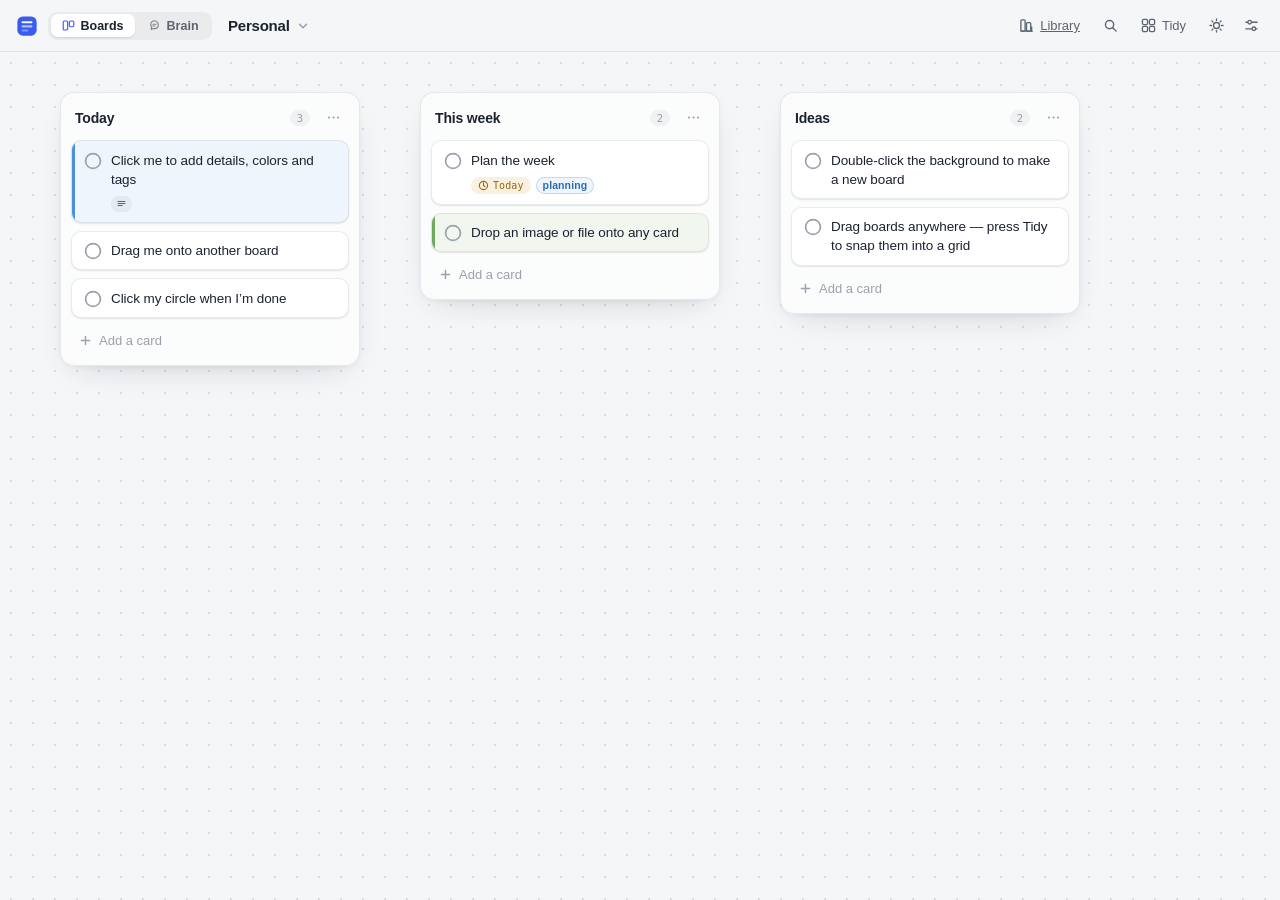
==== index.html @ 6dc5c926 "feat(library): add Slate Library page — shell, CSS, JS, reader, deploy wiring - library.html: readin" ====
<!DOCTYPE html>
<html lang="en">
<head>
<meta charset="UTF-8">
<meta name="viewport" content="width=device-width, initial-scale=1.0, viewport-fit=cover">
<title>Slate</title>
<meta name="theme-color" content="#F5F6F8">
<meta name="apple-mobile-web-app-capable" content="yes">
<meta name="mobile-web-app-capable" content="yes">
<meta name="apple-mobile-web-app-status-bar-style" content="default">
<meta name="apple-mobile-web-app-title" content="Slate">
<link rel="manifest" href="manifest.webmanifest">
<link rel="apple-touch-icon" href="icons/apple-touch-icon.png">
<link rel="icon" href="data:image/svg+xml,%3Csvg xmlns='http://www.w3.org/2000/svg' viewBox='0 0 32 32'%3E%3Crect x='2' y='2' width='28' height='28' rx='8' fill='%233A5BF0'/%3E%3Crect x='8' y='9' width='16' height='3' rx='1.5' fill='white' opacity='.95'/%3E%3Crect x='8' y='15' width='16' height='3' rx='1.5' fill='white' opacity='.6'/%3E%3Crect x='8' y='21' width='10' height='3' rx='1.5' fill='white' opacity='.35'/%3E%3C/svg%3E">
<link rel="stylesheet" href="css/base.css">
<link rel="stylesheet" href="css/components.css">
<link rel="stylesheet" href="css/brain.css">
</head>
<body>
<header id="topbar">
  <div class="tb-left">
    <div class="logo" aria-hidden="true">
      <svg viewBox="0 0 32 32" width="22" height="22"><rect x="2" y="2" width="28" height="28" rx="8" fill="var(--accent)"/><rect x="8" y="9" width="16" height="3" rx="1.5" fill="white" opacity=".95"/><rect x="8" y="15" width="16" height="3" rx="1.5" fill="white" opacity=".6"/><rect x="8" y="21" width="10" height="3" rx="1.5" fill="white" opacity=".35"/></svg>
    </div>
    <div class="seg" id="viewSeg" role="tablist" aria-label="View">
      <button class="seg-btn" data-view="tasks">
        <svg viewBox="0 0 16 16" width="13" height="13"><rect x="1.5" y="2.5" width="5.5" height="11" rx="1.5" fill="none" stroke="currentColor" stroke-width="1.4"/><rect x="9" y="2.5" width="5.5" height="7" rx="1.5" fill="none" stroke="currentColor" stroke-width="1.4"/></svg>
        <span>Boards</span>
      </button>
      <button class="seg-btn" data-view="brain">
        <svg viewBox="0 0 16 16" width="13" height="13"><path d="M8 2.2c-2.6 0-4.7 1.9-4.7 4.4 0 1.2.5 2.2 1.2 3l-.6 3.2 2.9-1.1c.4.1.8.1 1.2.1 2.6 0 4.7-1.9 4.7-4.4S10.6 2.2 8 2.2z" fill="none" stroke="currentColor" stroke-width="1.4" stroke-linejoin="round"/><path d="M6 6.5h4M6 8.5h2.5" stroke="currentColor" stroke-width="1.3" stroke-linecap="round"/></svg>
        <span>Brain</span>
      </button>
    </div>
    <button id="wsSwitcher" class="ws-switcher" title="Switch workspace">
      <span id="wsName" class="ws-name">Workspace</span>
      <svg class="chev" viewBox="0 0 16 16" width="14" height="14"><path d="M4 6l4 4 4-4" fill="none" stroke="currentColor" stroke-width="1.8" stroke-linecap="round" stroke-linejoin="round"/></svg>
    </button>
    <div class="seg seg-sub" id="brainTabs" role="tablist" aria-label="Brain view">
      <button class="seg-btn" data-tab="board">Board</button>
      <button class="seg-btn" data-tab="library">Library</button>
    </div>
  </div>
  <div class="tb-right">
    <a href="library.html" class="tb-btn" title="Research library" aria-label="Research library" id="libraryBtn">
      <svg viewBox="0 0 16 16" width="15" height="15" fill="none" stroke="currentColor" stroke-width="1.4" stroke-linecap="round" stroke-linejoin="round"><rect x="2" y="2" width="4.5" height="12" rx="1"/><rect x="8" y="5" width="4.5" height="9" rx="1"/><path d="M13.5 9.5v4.5"/><path d="M2 14h12"/></svg>
      <span>Library</span>
    </a>
    <button id="searchBtn" class="tb-btn icon-only" title="Search everything (⌘K)">
      <svg viewBox="0 0 16 16" width="15" height="15"><circle cx="7" cy="7" r="4.4" fill="none" stroke="currentColor" stroke-width="1.5"/><line x1="10.4" y1="10.4" x2="14" y2="14" stroke="currentColor" stroke-width="1.5" stroke-linecap="round"/></svg>
    </button>
    <button id="tidyBtn" class="tb-btn" title="Tidy boards into a grid">
      <svg viewBox="0 0 16 16" width="15" height="15"><rect x="1.5" y="1.5" width="5.5" height="5.5" rx="1.5" fill="none" stroke="currentColor" stroke-width="1.4"/><rect x="9" y="1.5" width="5.5" height="5.5" rx="1.5" fill="none" stroke="currentColor" stroke-width="1.4"/><rect x="1.5" y="9" width="5.5" height="5.5" rx="1.5" fill="none" stroke="currentColor" stroke-width="1.4"/><rect x="9" y="9" width="5.5" height="5.5" rx="1.5" fill="none" stroke="currentColor" stroke-width="1.4"/></svg>
      <span>Tidy</span>
    </button>
    <button id="themeBtn" class="tb-btn icon-only" title="Switch theme">
      <svg id="themeIconSun" viewBox="0 0 16 16" width="15" height="15"><circle cx="8" cy="8" r="3.2" fill="none" stroke="currentColor" stroke-width="1.4"/><g stroke="currentColor" stroke-width="1.4" stroke-linecap="round"><line x1="8" y1="1" x2="8" y2="2.6"/><line x1="8" y1="13.4" x2="8" y2="15"/><line x1="1" y1="8" x2="2.6" y2="8"/><line x1="13.4" y1="8" x2="15" y2="8"/><line x1="3.05" y1="3.05" x2="4.18" y2="4.18"/><line x1="11.82" y1="11.82" x2="12.95" y2="12.95"/><line x1="3.05" y1="12.95" x2="4.18" y2="11.82"/><line x1="11.82" y1="4.18" x2="12.95" y2="3.05"/></g></svg>
      <svg id="themeIconMoon" viewBox="0 0 16 16" width="15" height="15" style="display:none"><path d="M13.5 9.5A6 6 0 1 1 6.5 2.5a4.8 4.8 0 0 0 7 7z" fill="none" stroke="currentColor" stroke-width="1.4" stroke-linejoin="round"/></svg>
    </button>
    <button id="settingsBtn" class="tb-btn icon-only" title="Settings">
      <svg viewBox="0 0 16 16" width="15" height="15"><g stroke="currentColor" stroke-width="1.4" stroke-linecap="round"><line x1="2" y1="4.5" x2="14" y2="4.5"/><line x1="2" y1="11.5" x2="14" y2="11.5"/><circle cx="6" cy="4.5" r="1.9" fill="var(--bg)"/><circle cx="10.5" cy="11.5" r="1.9" fill="var(--bg)"/></g></svg>
    </button>
  </div>
</header>

<main id="viewport">
  <div id="canvas"></div>
  <div id="library"></div>
</main>

<div id="hint" class="canvas-hint" hidden>Double-click anywhere to start a board</div>

<button id="fabCapture" class="fab" title="Write a note">
  <svg viewBox="0 0 16 16" width="20" height="20"><path d="M9.8 2.8l3.4 3.4-7.6 7.6-3.9.5.5-3.9zM8.6 4l3.4 3.4" fill="none" stroke="currentColor" stroke-width="1.5" stroke-linecap="round" stroke-linejoin="round"/></svg>
</button>

<div id="modalRoot"></div>
<div id="popoverRoot"></div>
<div id="toastRoot"></div>
<div id="lightboxRoot"></div>

<script src="js/core.js"></script>
<script src="js/render.js"></script>
<script src="js/interact.js"></script>
<script src="js/ui.js"></script>
<script src="js/brain.js"></script>
<script src="js/palette.js"></script>
<script src="js/app.js"></script>
<script id="sw-register">
if ('serviceWorker' in navigator && location.protocol !== 'file:') {
  window.addEventListener('load', () => {
    navigator.serviceWorker.register('sw.js').catch((e) => console.warn('Slate: SW registration failed', e));
  });
}
</script>
</body>
</html>
---- css/base.css ----
/* Slate — base: tokens, layout, topbar, canvas, boards */

:root {
  --bg: #F5F6F8;
  --dot: #D8DCE3;
  --ink: #1B2230;
  --ink-2: #5C6470;
  --ink-3: #9AA1AC;
  --surface: #FFFFFF;
  --tray: rgba(255, 255, 255, 0.62);
  --line: rgba(27, 34, 48, 0.09);
  --line-strong: rgba(27, 34, 48, 0.16);
  --accent: #3A5BF0;
  --accent-ink: #FFFFFF;
  --accent-soft: rgba(58, 91, 240, 0.09);
  --danger: #D14D4D;
  --hover: rgba(27, 34, 48, 0.05);
  --shadow-card: 0 1px 2px rgba(27, 34, 48, 0.07), 0 1px 1px rgba(27, 34, 48, 0.04);
  --shadow-card-hover: 0 3px 10px -2px rgba(27, 34, 48, 0.13), 0 1px 2px rgba(27, 34, 48, 0.06);
  --shadow-board: 0 12px 32px -16px rgba(27, 34, 48, 0.22), 0 2px 8px -2px rgba(27, 34, 48, 0.07);
  --shadow-pop: 0 16px 48px -12px rgba(27, 34, 48, 0.28), 0 3px 10px -2px rgba(27, 34, 48, 0.1);
  --toast-bg: #23293A;
  --toast-ink: #F2F4F8;
  --font: -apple-system, BlinkMacSystemFont, "SF Pro Text", "Segoe UI", Roboto, "Inter", "Helvetica Neue", sans-serif;
  --mono: ui-monospace, "SF Mono", "Menlo", "Cascadia Mono", monospace;
}
[data-theme="dark"] {
  --bg: #0F1216;
  --dot: #262C35;
  --ink: #E7EAF0;
  --ink-2: #9AA3B0;
  --ink-3: #636C79;
  --surface: #1B212A;
  --tray: rgba(22, 26, 33, 0.62);
  --line: rgba(255, 255, 255, 0.08);
  --line-strong: rgba(255, 255, 255, 0.16);
  --accent: #6D87FF;
  --accent-ink: #0F1216;
  --accent-soft: rgba(109, 135, 255, 0.13);
  --danger: #E36868;
  --hover: rgba(255, 255, 255, 0.06);
  --shadow-card: 0 1px 2px rgba(0, 0, 0, 0.28), 0 1px 1px rgba(0, 0, 0, 0.18);
  --shadow-card-hover: 0 4px 12px -2px rgba(0, 0, 0, 0.45), 0 1px 3px rgba(0, 0, 0, 0.3);
  --shadow-board: 0 14px 36px -16px rgba(0, 0, 0, 0.6), 0 2px 8px -2px rgba(0, 0, 0, 0.35);
  --shadow-pop: 0 16px 48px -12px rgba(0, 0, 0, 0.65), 0 3px 10px -2px rgba(0, 0, 0, 0.4);
  --toast-bg: #E7EAF0;
  --toast-ink: #1B2230;
}

/* card tints: --t-bar (edge), --t-bg (card wash), --t-text (chip ink) */
.tint-c1 { --t-bar: #E05D77; --t-bg: #FCF0F2; --t-text: #AD3B55; }
.tint-c2 { --t-bar: #E5764C; --t-bg: #FCF2ED; --t-text: #B14E28; }
.tint-c3 { --t-bar: #DFA43F; --t-bg: #FBF5E8; --t-text: #8F6A1E; }
.tint-c4 { --t-bar: #6FA85E; --t-bg: #F1F7EE; --t-text: #497C3A; }
.tint-c5 { --t-bar: #41A69F; --t-bg: #ECF6F5; --t-text: #2A7B75; }
.tint-c6 { --t-bar: #4C8FDE; --t-bg: #EEF5FC; --t-text: #2F6BB2; }
.tint-c7 { --t-bar: #7B6DE9; --t-bg: #F3F1FD; --t-text: #5A4BC5; }
.tint-c8 { --t-bar: #B562B0; --t-bg: #F9F0F9; --t-text: #8E4589; }
[data-theme="dark"] .tint-c1 { --t-bg: rgba(224, 93, 119, 0.15); --t-text: #F095A8; }
[data-theme="dark"] .tint-c2 { --t-bg: rgba(229, 118, 76, 0.15); --t-text: #F0A183; }
[data-theme="dark"] .tint-c3 { --t-bg: rgba(223, 164, 63, 0.14); --t-text: #E9C079; }
[data-theme="dark"] .tint-c4 { --t-bg: rgba(111, 168, 94, 0.15); --t-text: #A4CE96; }
[data-theme="dark"] .tint-c5 { --t-bg: rgba(65, 166, 159, 0.15); --t-text: #8BD0CB; }
[data-theme="dark"] .tint-c6 { --t-bg: rgba(76, 143, 222, 0.15); --t-text: #97BFEE; }
[data-theme="dark"] .tint-c7 { --t-bg: rgba(123, 109, 233, 0.16); --t-text: #B1A7F2; }
[data-theme="dark"] .tint-c8 { --t-bg: rgba(181, 98, 176, 0.16); --t-text: #D9A0D6; }

* { box-sizing: border-box; margin: 0; padding: 0; }
html, body { height: 100%; }
body {
  font-family: var(--font);
  font-size: 14px;
  color: var(--ink);
  background: var(--bg);
  display: flex;
  flex-direction: column;
  overflow: hidden;
  -webkit-font-smoothing: antialiased;
}
button { font: inherit; color: inherit; background: none; border: none; cursor: pointer; }
input, textarea { font: inherit; color: inherit; }
:focus-visible { outline: 2px solid var(--accent); outline-offset: 2px; border-radius: 6px; }
body.dragging-any, body.dragging-any * { cursor: grabbing !important; user-select: none; }

/* ---------- topbar ---------- */
#topbar {
  height: 52px;
  flex: 0 0 52px;
  display: flex;
  align-items: center;
  justify-content: space-between;
  padding: 0 14px 0 16px;
  border-bottom: 1px solid var(--line);
  background: var(--bg);
  z-index: 50;
}
.tb-left, .tb-right { display: flex; align-items: center; gap: 6px; }
.logo { display: flex; align-items: center; margin-right: 4px; }
.ws-switcher {
  display: flex;
  align-items: center;
  gap: 6px;
  padding: 6px 10px;
  border-radius: 9px;
  font-size: 15px;
  font-weight: 650;
  letter-spacing: -0.015em;
}
.ws-switcher:hover { background: var(--hover); }
.ws-switcher .chev { color: var(--ink-3); margin-top: 1px; flex-shrink: 0; }
.ws-name {
  display: block;
  max-width: 32vw;
  overflow: hidden;
  text-overflow: ellipsis;
  white-space: nowrap;
}
.tb-btn {
  display: flex;
  align-items: center;
  gap: 6px;
  padding: 6px 10px;
  border-radius: 8px;
  font-size: 13px;
  font-weight: 500;
  color: var(--ink-2);
}
.tb-btn:hover { background: var(--hover); color: var(--ink); }
.tb-btn.icon-only { padding: 7px; }

/* segmented control (view switcher, brain tabs) */
.seg {
  display: flex;
  align-items: center;
  gap: 2px;
  background: var(--hover);
  border-radius: 9px;
  padding: 2.5px;
}
.seg-btn {
  display: flex;
  align-items: center;
  gap: 6px;
  padding: 4.5px 11px;
  border-radius: 7px;
  font-size: 12.5px;
  font-weight: 600;
  color: var(--ink-2);
  transition: color 120ms ease, background 120ms ease;
}
.seg-btn svg { opacity: 0.75; }
.seg-btn:hover { color: var(--ink); }
.seg-btn.active {
  background: var(--surface);
  color: var(--ink);
  box-shadow: var(--shadow-card);
}
.seg-btn.active svg { opacity: 1; color: var(--accent); }

/* ---------- canvas ---------- */
#viewport {
  flex: 1;
  overflow: auto;
  position: relative;
}
#viewport.panning { cursor: grabbing; }
#canvas {
  position: relative;
  background-image: radial-gradient(var(--dot) 1.1px, transparent 1.1px);
  background-size: 22px 22px;
  cursor: default;
}
.canvas-hint {
  position: fixed;
  left: 50%;
  top: 50%;
  transform: translate(-50%, -50%);
  color: var(--ink-3);
  font-size: 13.5px;
  letter-spacing: 0.01em;
  pointer-events: none;
  z-index: 5;
}

/* ---------- board ---------- */
.board {
  position: absolute;
  width: 300px;
  display: flex;
  flex-direction: column;
  max-height: min(72vh, 640px);
  background: var(--tray);
  -webkit-backdrop-filter: blur(12px) saturate(1.15);
  backdrop-filter: blur(12px) saturate(1.15);
  border: 1px solid var(--line);
  border-radius: 14px;
  box-shadow: var(--shadow-board);
}
.board-enter { animation: board-in 240ms cubic-bezier(0.2, 0.8, 0.3, 1); }
@keyframes board-in {
  from { opacity: 0; transform: scale(0.95) translateY(4px); }
  to { opacity: 1; transform: none; }
}
.board.tidying { transition: left 400ms cubic-bezier(0.25, 0.8, 0.3, 1), top 400ms cubic-bezier(0.25, 0.8, 0.3, 1); }
.board.board-dragging {
  box-shadow: 0 24px 56px -20px rgba(27, 34, 48, 0.38), 0 4px 14px -4px rgba(27, 34, 48, 0.14);
  transform: scale(1.012);
}
[data-theme="dark"] .board.board-dragging {
  box-shadow: 0 24px 56px -18px rgba(0, 0, 0, 0.75), 0 4px 14px -4px rgba(0, 0, 0, 0.4);
}

.board-head {
  display: flex;
  align-items: center;
  gap: 8px;
  padding: 11px 10px 7px 14px;
  cursor: grab;
  user-select: none;
}
.board-title {
  font-size: 14px;
  font-weight: 650;
  letter-spacing: -0.012em;
  flex: 1;
  min-width: 0;
  overflow: hidden;
  text-overflow: ellipsis;
  white-space: nowrap;
}
.board-title-input {
  flex: 1;
  min-width: 0;
  font-size: 14px;
  font-weight: 650;
  letter-spacing: -0.012em;
  border: none;
  background: var(--surface);
  border-radius: 6px;
  padding: 2px 6px;
  margin-left: -6px;
  box-shadow: 0 0 0 2px var(--accent);
}
.board-title-input:focus { outline: none; }
.board-count {
  font-family: var(--mono);
  font-size: 10.5px;
  color: var(--ink-3);
  background: var(--hover);
  padding: 2px 7px;
  border-radius: 99px;
}
.board-menu-btn { color: var(--ink-3); border-radius: 6px; padding: 4px; }
.board-menu-btn:hover { background: var(--hover); color: var(--ink); }

.cards {
  flex: 1 1 auto;
  min-height: 4px;
  overflow-y: auto;
  padding: 2px 10px 2px;
  display: flex;
  flex-direction: column;
  gap: 8px;
  scrollbar-width: thin;
  scrollbar-color: var(--line-strong) transparent;
}
.cards::-webkit-scrollbar { width: 8px; }
.cards::-webkit-scrollbar-thumb { background: var(--line-strong); border-radius: 8px; border: 2px solid transparent; background-clip: content-box; }

.board-foot { padding: 6px 10px 10px; }
.add-card-btn {
  width: 100%;
  display: flex;
  align-items: center;
  gap: 7px;
  padding: 7px 8px;
  border-radius: 9px;
  color: var(--ink-3);
  font-size: 13px;
  font-weight: 500;
}
.add-card-btn:hover { background: var(--hover); color: var(--ink-2); }

/* viewport scrollbars */
#viewport::-webkit-scrollbar { width: 11px; height: 11px; }
#viewport::-webkit-scrollbar-thumb { background: var(--line-strong); border-radius: 10px; border: 3px solid var(--bg); }
#viewport::-webkit-scrollbar-corner { background: transparent; }

/* ---------- touch ---------- */
/* manipulation: native pan + pinch stay, double-tap zoom goes (so dblclick works on touch) */
#viewport, #canvas { touch-action: manipulation; }
.board-head { touch-action: none; }   /* board drag wins immediately */
.card { touch-action: pan-y; }        /* lists scroll naturally; long-press lifts a card */

/* ---------- small screens ---------- */
@media (max-width: 700px) {
  #topbar { padding: 0 8px; }
  .tb-left, .tb-right { gap: 3px; }
  .logo { display: none; }
  #tidyBtn span { display: none; }
  .ws-switcher { font-size: 14px; padding: 6px 7px; }
  .ws-name { max-width: 26vw; }
  .seg-btn { padding: 4.5px 8px; font-size: 12px; }
  .canvas-hint { font-size: 12.5px; padding: 0 24px; text-align: center; width: 100%; }
}

@media (prefers-reduced-motion: reduce) {
  *, *::before, *::after { transition-duration: 0.01ms !important; animation-duration: 0.01ms !important; }
}
---- css/components.css ----
/* Slate — components: cards, chips, composer, modal, popover, toast, lightbox, done ledger */

/* ---------- card ---------- */
.card {
  position: relative;
  background: var(--surface);
  border-radius: 10px;
  padding: 9px 11px 9px 12px;
  box-shadow: var(--shadow-card);
  border: 1px solid var(--line);
  cursor: pointer;
  user-select: none;
  overflow: hidden;
  flex-shrink: 0;
  transition: box-shadow 140ms ease, transform 140ms ease;
}
.card:hover { box-shadow: var(--shadow-card-hover); }
.card[class*="tint-"] { background: var(--t-bg); }
.card[class*="tint-"]::before {
  content: "";
  position: absolute;
  left: 0; top: 0; bottom: 0;
  width: 3px;
  background: var(--t-bar);
}
.card.drop-target {
  box-shadow: 0 0 0 2px var(--accent), var(--shadow-card-hover);
}
.card-row { display: flex; align-items: flex-start; gap: 9px; }
.card-title {
  font-size: 13.5px;
  line-height: 1.42;
  font-weight: 500;
  letter-spacing: -0.006em;
  min-width: 0;
  overflow-wrap: break-word;
  width: 100%;
  padding-top: 0.5px;
}
.card-meta {
  display: flex;
  flex-wrap: wrap;
  gap: 5px;
  margin: 7px 0 1px 27px;
}
.card-atts {
  display: flex;
  flex-wrap: wrap;
  gap: 5px;
  margin: 8px 0 1px 27px;
}

/* complete circle */
.complete-circle {
  flex: 0 0 18px;
  width: 18px;
  height: 18px;
  margin-top: 1.5px;
  border-radius: 50%;
  display: flex;
  align-items: center;
  justify-content: center;
  color: var(--ink-3);
}
.circle-svg { width: 18px; height: 18px; display: block; }
.circle-svg .ring {
  fill: transparent;
  stroke: currentColor;
  stroke-width: 1.5;
  transition: stroke 120ms ease, fill 160ms ease;
}
.circle-svg .tick {
  fill: none;
  stroke: var(--accent);
  stroke-width: 1.9;
  stroke-linecap: round;
  stroke-linejoin: round;
  stroke-dasharray: 12;
  stroke-dashoffset: 12;
  opacity: 0;
  transition: opacity 100ms ease;
}
.complete-circle:hover { color: var(--accent); }
.complete-circle:hover .tick { opacity: 0.45; stroke-dashoffset: 0; transition: stroke-dashoffset 180ms ease, opacity 100ms ease; }
.card.completing .circle-svg .ring { fill: var(--accent); stroke: var(--accent); }
.card.completing .circle-svg .tick {
  stroke: var(--accent-ink);
  opacity: 1;
  animation: tick-draw 260ms 60ms cubic-bezier(0.3, 0.7, 0.4, 1) forwards;
}
@keyframes tick-draw { from { stroke-dashoffset: 12; } to { stroke-dashoffset: 0; } }
.card.completing .card-title { color: var(--ink-3); }
.card.collapsing {
  transition: height 220ms cubic-bezier(0.4, 0, 0.6, 1), opacity 180ms ease, padding 220ms ease, margin 220ms ease, border-width 220ms ease;
  opacity: 0;
  padding-top: 0;
  padding-bottom: 0;
  margin-top: -8px;
  border-width: 0;
}

/* filled circle (done list) */
.complete-circle.filled {
  background: var(--accent);
  color: var(--accent-ink);
}
.complete-circle.filled:hover { background: var(--ink-3); }

/* ---------- chips ---------- */
.chip {
  display: inline-flex;
  align-items: center;
  gap: 4px;
  font-size: 10.5px;
  font-weight: 600;
  letter-spacing: 0.01em;
  padding: 2.5px 7px;
  border-radius: 99px;
  background: var(--hover);
  color: var(--ink-2);
  white-space: nowrap;
  max-width: 100%;
  overflow: hidden;
  text-overflow: ellipsis;
}
.tag-chip[class*="tint-"] { background: var(--t-bg); color: var(--t-text); box-shadow: inset 0 0 0 1px color-mix(in srgb, var(--t-bar) 28%, transparent); }
.card[class*="tint-"] .tag-chip[class*="tint-"] { background: color-mix(in srgb, var(--surface) 55%, var(--t-bg)); }
.due-chip { font-family: var(--mono); font-weight: 500; font-size: 10px; }
.due-chip.due-overdue { background: rgba(209, 77, 77, 0.12); color: var(--danger); }
.due-chip.due-today { background: rgba(223, 164, 63, 0.16); color: #96650E; }
[data-theme="dark"] .due-chip.due-today { color: #E9C079; }
.desc-chip { padding: 2.5px 5px; }

/* attachments on card */
.att { border-radius: 7px; display: inline-flex; align-items: center; }
.att-img img {
  width: 34px;
  height: 34px;
  border-radius: 7px;
  object-fit: cover;
  display: block;
  border: 1px solid var(--line);
}
.att-img:hover img { box-shadow: 0 0 0 2px var(--accent); }
.att-file {
  gap: 4px;
  padding: 4px 8px;
  background: var(--hover);
  color: var(--ink-2);
  border: 1px solid var(--line);
}
.att-file:hover { color: var(--ink); border-color: var(--line-strong); }
.att-ext { font-family: var(--mono); font-size: 9px; font-weight: 600; letter-spacing: 0.04em; }

/* ---------- ghost & placeholder (card drag) ---------- */
.card-ghost {
  position: fixed;
  z-index: 9999;
  pointer-events: none;
  box-shadow: 0 20px 44px -12px rgba(27, 34, 48, 0.4), 0 4px 12px -2px rgba(27, 34, 48, 0.16);
  opacity: 0.98;
}
[data-theme="dark"] .card-ghost { box-shadow: 0 20px 44px -10px rgba(0, 0, 0, 0.75); }
.card-placeholder {
  border-radius: 10px;
  border: 1.5px dashed var(--line-strong);
  background: var(--hover);
  flex-shrink: 0;
}

/* ---------- done ledger ---------- */
.done-bar {
  display: flex;
  align-items: center;
  gap: 7px;
  margin: 0 10px 10px;
  padding: 6px 8px;
  border-radius: 8px;
  border-top: 1px solid var(--line);
  border-radius: 0;
  color: var(--ink-3);
  font-size: 12px;
  font-weight: 500;
}
.done-bar:hover { color: var(--ink-2); }
.done-bar-check {
  display: flex;
  align-items: center;
  justify-content: center;
  width: 15px;
  height: 15px;
  border-radius: 50%;
  background: var(--accent-soft);
  color: var(--accent);
}
.done-bar-label { flex: 1; text-align: left; font-family: var(--mono); font-size: 11px; }
.done-bar-chev { display: flex; color: var(--ink-3); transition: transform 160ms ease; }
.done-bar-chev.open { transform: rotate(180deg); }
.done-bar-chev svg { display: block; }
.done-list {
  padding: 0 10px 10px;
  display: flex;
  flex-direction: column;
  gap: 6px;
  overflow-y: auto;
  max-height: 220px;
}
.done-card {
  opacity: 0.62;
  box-shadow: none;
  background: transparent;
  border-color: transparent;
}
.done-card:hover { opacity: 0.9; background: var(--hover); box-shadow: none; }
.done-card .card-title { color: var(--ink-2); text-decoration: line-through; text-decoration-color: var(--line-strong); }
.done-clear {
  align-self: flex-start;
  margin: 2px 0 0 27px;
  font-size: 11.5px;
  color: var(--ink-3);
  border-radius: 6px;
  padding: 3px 6px;
}
.done-clear:hover { color: var(--danger); background: rgba(209, 77, 77, 0.08); }

/* ---------- composer ---------- */
.composer { display: flex; flex-direction: column; gap: 6px; }
.composer-title, .composer-desc {
  width: 100%;
  resize: none;
  border: 1px solid var(--line);
  border-radius: 9px;
  background: var(--surface);
  padding: 8px 11px;
  font-size: 13.5px;
  line-height: 1.4;
  box-shadow: var(--shadow-card);
  overflow: hidden;
}
.composer-title:focus, .composer-desc:focus { outline: none; border-color: var(--accent); box-shadow: 0 0 0 3px var(--accent-soft); }
.composer-desc { font-size: 12.5px; color: var(--ink-2); }
.composer-row { display: flex; align-items: center; gap: 4px; }
.composer-row .primary-btn { margin-right: 4px; }

/* ---------- shared buttons ---------- */
.primary-btn {
  display: inline-flex;
  align-items: center;
  gap: 7px;
  background: var(--accent);
  color: var(--accent-ink);
  font-size: 13px;
  font-weight: 600;
  padding: 7px 13px;
  border-radius: 9px;
  transition: filter 120ms ease, transform 120ms ease;
}
.primary-btn:hover { filter: brightness(1.07); }
.primary-btn:active { transform: scale(0.98); }
.ghost-btn {
  display: inline-flex;
  align-items: center;
  gap: 6px;
  padding: 6px 8px;
  border-radius: 8px;
  color: var(--ink-3);
  font-size: 12.5px;
  font-weight: 500;
}
.ghost-btn:hover { background: var(--hover); color: var(--ink-2); }
.ghost-btn.danger:hover { color: var(--danger); background: rgba(209, 77, 77, 0.08); }

/* ---------- modal ---------- */
.modal-backdrop {
  position: fixed;
  inset: 0;
  z-index: 200;
  background: rgba(15, 18, 24, 0.4);
  display: flex;
  align-items: flex-start;
  justify-content: center;
  padding: 7vh 20px 20px;
  opacity: 0;
  transition: opacity 170ms ease;
}
[data-theme="dark"] .modal-backdrop { background: rgba(0, 0, 0, 0.55); }
.modal-backdrop.show { opacity: 1; }
.modal {
  width: 540px;
  max-width: 100%;
  max-height: 86vh;
  overflow-y: auto;
  background: var(--surface);
  border-radius: 16px;
  box-shadow: var(--shadow-pop);
  border: 1px solid var(--line);
  transform: scale(0.965) translateY(8px);
  transition: transform 190ms cubic-bezier(0.2, 0.8, 0.3, 1);
  display: flex;
  flex-direction: column;
}
.modal-backdrop.show .modal { transform: none; }
.modal.drop-target { box-shadow: 0 0 0 2.5px var(--accent), var(--shadow-pop); }
.modal-accent { height: 5px; flex: 0 0 5px; background: transparent; border-radius: 16px 16px 0 0; }
.modal[class*="tint-"] .modal-accent { background: var(--t-bar); }
.modal-body { padding: 18px 22px 6px; display: flex; flex-direction: column; gap: 16px; }
.modal-title {
  width: 100%;
  resize: none;
  border: none;
  background: transparent;
  font-size: 18px;
  font-weight: 650;
  letter-spacing: -0.014em;
  line-height: 1.35;
  overflow: hidden;
  padding: 0;
}
.modal-title:focus { outline: none; }
.modal-section { display: flex; flex-direction: column; gap: 7px; }
.modal-label {
  font-size: 10.5px;
  font-weight: 650;
  letter-spacing: 0.07em;
  text-transform: uppercase;
  color: var(--ink-3);
}
.modal-desc {
  width: 100%;
  resize: none;
  border: 1px solid var(--line);
  border-radius: 10px;
  background: transparent;
  padding: 9px 12px;
  font-size: 13.5px;
  line-height: 1.5;
  color: var(--ink);
  min-height: 60px;
  overflow: hidden;
}
.modal-desc:focus { outline: none; border-color: var(--accent); box-shadow: 0 0 0 3px var(--accent-soft); }
.modal-foot {
  display: flex;
  align-items: center;
  gap: 10px;
  padding: 14px 22px 16px;
  border-top: 1px solid var(--line);
  margin-top: 12px;
}
.modal-stamp { flex: 1; font-family: var(--mono); font-size: 10.5px; color: var(--ink-3); text-align: center; }

/* swatches */
.swatches { display: flex; gap: 7px; flex-wrap: wrap; }
.swatch {
  width: 24px;
  height: 24px;
  border-radius: 50%;
  background: var(--t-bar);
  border: 2px solid transparent;
  transition: transform 100ms ease;
}
.swatch:hover { transform: scale(1.12); }
.swatch.active { box-shadow: 0 0 0 2px var(--surface), 0 0 0 4px var(--accent); }
.swatch-none { background: transparent; border: 1.5px dashed var(--line-strong); position: relative; }
.swatch-none::after {
  content: "";
  position: absolute;
  left: 3px; right: 3px;
  top: 50%;
  height: 1.5px;
  background: var(--line-strong);
  transform: rotate(-45deg);
}

/* due row */
.due-row { display: flex; align-items: center; gap: 6px; }
.due-input {
  border: 1px solid var(--line);
  border-radius: 9px;
  background: transparent;
  padding: 6px 10px;
  font-size: 13px;
  font-family: var(--mono);
  color: var(--ink);
  color-scheme: light;
}
[data-theme="dark"] .due-input { color-scheme: dark; }
.due-input:focus { outline: none; border-color: var(--accent); box-shadow: 0 0 0 3px var(--accent-soft); }

/* tag editor */
.tag-edit { display: flex; flex-direction: column; gap: 8px; }
.chip-row { display: flex; flex-wrap: wrap; gap: 6px; }
.chip-row:empty { display: none; }
.chip-row .chip { font-size: 11.5px; padding: 4px 6px 4px 9px; }
.chip-x {
  display: inline-flex;
  align-items: center;
  justify-content: center;
  width: 15px;
  height: 15px;
  border-radius: 50%;
  color: inherit;
  opacity: 0.55;
}
.chip-x:hover { opacity: 1; background: rgba(0, 0, 0, 0.1); }
.tag-input {
  border: 1px solid var(--line);
  border-radius: 9px;
  background: transparent;
  padding: 7px 11px;
  font-size: 13px;
  width: 100%;
}
.tag-input:focus { outline: none; border-color: var(--accent); box-shadow: 0 0 0 3px var(--accent-soft); }
.tag-suggestions { display: flex; flex-wrap: wrap; gap: 5px; }
.tag-suggestions:empty { display: none; }
.tag-chip.suggestion { opacity: 0.55; cursor: pointer; border: none; }
.tag-chip.suggestion:hover { opacity: 1; }

/* attachment grid (modal) */
.att-grid { display: flex; flex-wrap: wrap; gap: 10px; }
.att-grid[hidden] { display: none; }
.att-tile { position: relative; width: 76px; display: flex; flex-direction: column; gap: 4px; }
.att-tile-open {
  width: 76px;
  height: 60px;
  border-radius: 10px;
  border: 1px solid var(--line);
  overflow: hidden;
  display: flex;
  align-items: center;
  justify-content: center;
  background: var(--hover);
  color: var(--ink-3);
  flex-direction: column;
  gap: 3px;
}
.att-tile-open img { width: 100%; height: 100%; object-fit: cover; display: block; }
.att-tile-open:hover { border-color: var(--accent); }
.att-tile-ext { font-family: var(--mono); font-size: 9px; font-weight: 600; letter-spacing: 0.05em; }
.att-tile-name {
  font-size: 10.5px;
  color: var(--ink-2);
  white-space: nowrap;
  overflow: hidden;
  text-overflow: ellipsis;
  text-align: center;
}
.att-tile-x {
  position: absolute;
  top: -6px;
  right: -6px;
  width: 18px;
  height: 18px;
  border-radius: 50%;
  background: var(--toast-bg);
  color: var(--toast-ink);
  display: none;
  align-items: center;
  justify-content: center;
  box-shadow: var(--shadow-card);
}
.att-tile:hover .att-tile-x { display: flex; }
.att-actions { display: flex; align-items: center; gap: 8px; }
.att-hint { font-size: 11.5px; color: var(--ink-3); }

/* ---------- popover ---------- */
.popover {
  position: fixed;
  z-index: 300;
  min-width: 210px;
  max-width: 300px;
  background: var(--surface);
  border: 1px solid var(--line);
  border-radius: 12px;
  box-shadow: var(--shadow-pop);
  padding: 5px;
  opacity: 0;
  transform: translateY(-4px) scale(0.98);
  transition: opacity 130ms ease, transform 130ms cubic-bezier(0.2, 0.8, 0.3, 1);
}
.popover.show { opacity: 1; transform: none; }
.pop-item {
  display: flex;
  align-items: center;
  gap: 9px;
  width: 100%;
  padding: 7px 10px;
  border-radius: 8px;
  font-size: 13px;
  font-weight: 500;
  color: var(--ink);
  text-align: left;
}
.pop-item svg { color: var(--ink-3); flex-shrink: 0; }
.pop-item:hover { background: var(--hover); }
.pop-item.danger { color: var(--danger); }
.pop-item.danger svg { color: var(--danger); }
.pop-item.danger:hover { background: rgba(209, 77, 77, 0.08); }
.pop-divider { height: 1px; background: var(--line); margin: 5px 6px; }
.pop-note { padding: 7px 10px 8px; font-size: 11.5px; line-height: 1.45; color: var(--ink-3); max-width: 230px; }

/* workspace switcher popover */
.ws-pop { min-width: 250px; }
.ws-row { display: flex; align-items: center; gap: 2px; border-radius: 8px; }
.ws-row.active { background: var(--accent-soft); }
.ws-row:hover:not(.active) { background: var(--hover); }
.ws-row-name {
  flex: 1;
  display: flex;
  flex-direction: column;
  align-items: flex-start;
  gap: 1px;
  padding: 7px 10px;
  font-size: 13px;
  font-weight: 550;
  text-align: left;
  min-width: 0;
}
.ws-row-name > span:first-child { overflow: hidden; text-overflow: ellipsis; white-space: nowrap; max-width: 100%; }
.ws-row-count { font-family: var(--mono); font-size: 10px; color: var(--ink-3); font-weight: 400; }
.ws-row-btn { padding: 5px; opacity: 0; }
.ws-row:hover .ws-row-btn { opacity: 1; }
.ws-rename-input {
  flex: 1;
  margin: 4px;
  padding: 6px 9px;
  font-size: 13px;
  border: none;
  border-radius: 7px;
  background: var(--hover);
  box-shadow: 0 0 0 2px var(--accent);
}
.ws-rename-input:focus { outline: none; }

/* ---------- toast ---------- */
#toastRoot {
  position: fixed;
  bottom: 22px;
  left: 50%;
  transform: translateX(-50%);
  z-index: 400;
  display: flex;
  justify-content: center;
  pointer-events: none;
}
.toast {
  display: flex;
  align-items: center;
  gap: 14px;
  background: var(--toast-bg);
  color: var(--toast-ink);
  font-size: 13px;
  font-weight: 500;
  padding: 10px 16px;
  border-radius: 12px;
  box-shadow: var(--shadow-pop);
  opacity: 0;
  transform: translateY(10px);
  transition: opacity 200ms ease, transform 200ms cubic-bezier(0.2, 0.8, 0.3, 1);
  pointer-events: auto;
  max-width: min(480px, 90vw);
}
.toast.show { opacity: 1; transform: none; }
.toast-danger { background: var(--danger); color: #fff; }
.toast-action {
  color: #9DB4FF;
  font-weight: 650;
  font-size: 13px;
  flex-shrink: 0;
}
[data-theme="dark"] .toast-action { color: #3A5BF0; }
.toast-danger .toast-action { color: #fff; text-decoration: underline; }
.toast-msg { overflow: hidden; text-overflow: ellipsis; white-space: nowrap; }

/* ---------- lightbox ---------- */
.lightbox {
  position: fixed;
  inset: 0;
  z-index: 500;
  background: rgba(10, 12, 16, 0.78);
  display: flex;
  align-items: center;
  justify-content: center;
  padding: 32px;
  opacity: 0;
  transition: opacity 180ms ease;
}
.lightbox.show { opacity: 1; }
.lightbox-fig {
  display: flex;
  flex-direction: column;
  gap: 10px;
  max-width: 90vw;
  max-height: 86vh;
}
.lightbox-fig img {
  max-width: 90vw;
  max-height: 78vh;
  object-fit: contain;
  border-radius: 12px;
  box-shadow: 0 24px 80px rgba(0, 0, 0, 0.5);
}
.lightbox-cap { display: flex; align-items: center; gap: 16px; justify-content: center; color: #E8EAF0; font-size: 13px; }
.lightbox-name { opacity: 0.85; overflow: hidden; text-overflow: ellipsis; white-space: nowrap; max-width: 50vw; }
.lightbox-dl {
  display: inline-flex;
  align-items: center;
  gap: 6px;
  color: #fff;
  background: rgba(255, 255, 255, 0.14);
  padding: 6px 12px;
  border-radius: 8px;
  font-size: 12.5px;
  font-weight: 550;
}
.lightbox-dl:hover { background: rgba(255, 255, 255, 0.22); }

/* touch devices have no hover: keep essential controls visible */
@media (hover: none) {
  .att-tile-x { display: flex; }
  .ws-row-btn { opacity: 1; }
}

/* ---------- view transitions + locate pulse ---------- */
#viewport.view-enter > * { animation: view-in 220ms ease; }
@keyframes view-in {
  from { opacity: 0; transform: translateY(4px); }
  to { opacity: 1; transform: none; }
}
.locate-pulse { animation: locate-pulse 1.2s ease; }
@keyframes locate-pulse {
  0% { box-shadow: 0 0 0 3px var(--accent), var(--shadow-board); }
  70% { box-shadow: 0 0 0 10px transparent, var(--shadow-board); }
  100% { box-shadow: 0 0 0 0 transparent, var(--shadow-board); }
}

/* ---------- command palette ---------- */
.palette-backdrop {
  position: fixed;
  inset: 0;
  z-index: 600;
  background: rgba(15, 18, 24, 0.32);
  display: flex;
  justify-content: center;
  align-items: flex-start;
  padding: 11vh 16px 16px;
  opacity: 0;
  transition: opacity 130ms ease;
}
[data-theme="dark"] .palette-backdrop { background: rgba(0, 0, 0, 0.5); }
.palette-backdrop.show { opacity: 1; }
.palette {
  width: 580px;
  max-width: 100%;
  background: var(--surface);
  border: 1px solid var(--line);
  border-radius: 14px;
  box-shadow: var(--shadow-pop);
  overflow: hidden;
  display: flex;
  flex-direction: column;
  transform: translateY(-6px) scale(0.985);
  transition: transform 150ms cubic-bezier(0.2, 0.8, 0.3, 1);
}
.palette-backdrop.show .palette { transform: none; }
.palette-input {
  width: 100%;
  border: none;
  background: transparent;
  padding: 15px 18px;
  font-size: 15px;
  border-bottom: 1px solid var(--line);
}
.palette-input:focus { outline: none; }
.palette-results {
  max-height: min(46vh, 420px);
  overflow-y: auto;
  padding: 6px;
  scrollbar-width: thin;
  scrollbar-color: var(--line-strong) transparent;
}
.palette-group {
  font-size: 10px;
  font-weight: 650;
  letter-spacing: 0.07em;
  text-transform: uppercase;
  color: var(--ink-3);
  padding: 9px 10px 4px;
}
.palette-row {
  display: flex;
  align-items: center;
  gap: 10px;
  width: 100%;
  padding: 8px 10px;
  border-radius: 8px;
  text-align: left;
}
.palette-row.active { background: var(--accent-soft); }
.palette-row-icon { display: flex; color: var(--ink-3); flex-shrink: 0; }
.palette-row.active .palette-row-icon { color: var(--accent); }
.palette-row-label {
  flex: 1;
  min-width: 0;
  font-size: 13.5px;
  font-weight: 500;
  overflow: hidden;
  text-overflow: ellipsis;
  white-space: nowrap;
}
.palette-row-label b { font-weight: 750; }
.palette-row-label.done { text-decoration: line-through; color: var(--ink-3); }
.palette-row-hint {
  font-family: var(--mono);
  font-size: 9.5px;
  color: var(--ink-3);
  flex-shrink: 0;
  max-width: 38%;
  overflow: hidden;
  text-overflow: ellipsis;
  white-space: nowrap;
}
.palette-empty { padding: 26px 16px; text-align: center; font-size: 13px; color: var(--ink-3); }
.palette-foot {
  display: flex;
  gap: 16px;
  padding: 8px 16px;
  border-top: 1px solid var(--line);
  font-size: 10.5px;
  color: var(--ink-3);
}
.palette-key { display: inline-flex; align-items: center; gap: 5px; }
.palette-foot kbd {
  font-family: var(--mono);
  font-size: 9.5px;
  background: var(--hover);
  border: 1px solid var(--line);
  border-radius: 4px;
  padding: 1px 5px;
}

@media (max-width: 640px) {
  .palette-backdrop { padding: 12px 10px; }
  .palette-results { max-height: 56vh; }
}

/* small screens: modals become bottom sheets, overlays fit the viewport */
@media (max-width: 640px) {
  .modal-backdrop { padding: 24px 0 0; align-items: flex-end; }
  .modal {
    width: 100%;
    max-height: calc(100vh - 24px);
    max-height: calc(100dvh - 24px); /* dvh tracks the soft keyboard on mobile */
    border-radius: 18px 18px 0 0;
    border-left: none;
    border-right: none;
    border-bottom: none;
    padding-bottom: env(safe-area-inset-bottom, 0px);
  }
  .modal-accent { border-radius: 18px 18px 0 0; }
  .modal-body { padding: 16px 18px 6px; }
  .modal-foot { padding: 12px 18px 14px; }
  .popover { max-width: calc(100vw - 16px); }
  .toast { max-width: calc(100vw - 24px); }
  .lightbox { padding: 14px; }
  .lightbox-name { max-width: 40vw; }
}
---- css/brain.css ----
/* Slate — Brain: capture board, note cards, topic panes, library */

/* ---------- view visibility (driven by body[data-view] / body[data-tab]) ---------- */
#library { display: none; }
#brainTabs { display: none; }
.fab { display: none; }
body[data-view="brain"] #wsSwitcher,
body[data-view="brain"] #tidyBtn { display: none; }
body[data-view="brain"] #brainTabs { display: flex; }
body[data-view="brain"][data-tab="library"] #canvas { display: none; }
body[data-view="brain"][data-tab="library"] #library { display: block; }
body[data-view="brain"][data-tab="board"] .fab { display: flex; }

/* ---------- capture note card ---------- */
.bnote {
  position: absolute;
  width: 340px;
  background: var(--surface);
  border: 1px solid var(--line);
  border-radius: 13px;
  box-shadow: var(--shadow-card-hover);
  padding: 14px 16px 12px;
  cursor: grab;
  user-select: none;
  touch-action: none;
  overflow: hidden;
}
.bnote[class*="tint-"] { background: var(--t-bg); }
.bnote[class*="tint-"]::before {
  content: "";
  position: absolute;
  left: 0; top: 0; bottom: 0;
  width: 3px;
  background: var(--t-bar);
}
.bnote-dragging {
  box-shadow: 0 24px 56px -20px rgba(27, 34, 48, 0.38), 0 4px 14px -4px rgba(27, 34, 48, 0.14);
  transform: scale(1.012);
  cursor: grabbing;
}
[data-theme="dark"] .bnote-dragging { box-shadow: 0 24px 56px -18px rgba(0, 0, 0, 0.75); }
.bnote-enter { animation: board-in 260ms cubic-bezier(0.2, 0.8, 0.3, 1); }
.bnote-text {
  font-size: 14px;
  line-height: 1.55;
  letter-spacing: -0.004em;
  white-space: pre-wrap;
  overflow-wrap: break-word;
}
.bnote-foot {
  display: flex;
  align-items: center;
  gap: 8px;
  margin-top: 11px;
}
.bnote-foot .tag-chip { max-width: 60%; }
.bnote-saved {
  margin-left: auto;
  display: inline-flex;
  align-items: center;
  gap: 4px;
  font-family: var(--mono);
  font-size: 9.5px;
  letter-spacing: 0.05em;
  color: var(--ink-3);
}
.bnote-saved svg { color: var(--accent); }

/* ---------- composer ---------- */
.bnote.composing { cursor: default; user-select: text; touch-action: auto; box-shadow: var(--shadow-pop); }
.bnote-input {
  width: 100%;
  resize: none;
  border: none;
  background: transparent;
  font-size: 14.5px;
  line-height: 1.55;
  min-height: 64px;
  overflow: hidden;
  padding: 0;
}
.bnote-input:focus { outline: none; }
.bnote-label {
  font-size: 10px;
  font-weight: 650;
  letter-spacing: 0.07em;
  text-transform: uppercase;
  color: var(--ink-3);
  margin: 10px 0 7px;
  padding-top: 10px;
  border-top: 1px solid var(--line);
}
.bnote-topics { display: flex; flex-wrap: wrap; gap: 5px; }
.bnote-topics:empty { display: none; }
.topic-chip { font-size: 11.5px; padding: 4px 10px; opacity: 0.65; border: none; cursor: pointer; }
.topic-chip:hover { opacity: 1; }
.topic-chip.active {
  opacity: 1;
  box-shadow: inset 0 0 0 1.5px var(--t-bar);
}
.bnote-newtopic {
  width: 100%;
  margin-top: 7px;
  border: 1px solid var(--line);
  border-radius: 8px;
  background: transparent;
  padding: 6px 10px;
  font-size: 12.5px;
}
.bnote-newtopic:focus { outline: none; border-color: var(--accent); box-shadow: 0 0 0 3px var(--accent-soft); }
.bnote-actions {
  display: flex;
  align-items: center;
  gap: 6px;
  margin-top: 11px;
}
.bnote-actions .primary-btn:disabled { opacity: 0.45; cursor: default; }
.bnote-actions .primary-btn:disabled:hover { filter: none; }
.bnote-actions .ghost-btn { margin-left: auto; }
.bnote-need { font-size: 11px; color: var(--ink-3); }

/* note edit modal */
.bnote-edit {
  width: 100%;
  resize: none;
  border: none;
  background: transparent;
  font-size: 15px;
  line-height: 1.6;
  letter-spacing: -0.004em;
  min-height: 84px;
  overflow: hidden;
  padding: 0;
}
.bnote-edit:focus { outline: none; }

/* ---------- the shadow push ---------- */
.fly-ghost {
  position: fixed;
  z-index: 900;
  pointer-events: none;
  background: var(--accent-soft);
  border: 1.5px solid var(--accent);
  border-radius: 12px;
  opacity: 0.9;
  transition: transform 560ms cubic-bezier(0.35, 0.7, 0.25, 1), opacity 520ms ease;
}
.seg-btn.pulse { animation: seg-pulse 420ms cubic-bezier(0.3, 0.7, 0.3, 1.4); }
@keyframes seg-pulse {
  0% { transform: scale(1); }
  38% { transform: scale(1.14); }
  100% { transform: scale(1); }
}

/* ---------- FAB ---------- */
.fab {
  position: fixed;
  right: 22px;
  bottom: calc(22px + env(safe-area-inset-bottom, 0px));
  z-index: 60;
  width: 52px;
  height: 52px;
  border-radius: 50%;
  background: var(--accent);
  color: var(--accent-ink);
  align-items: center;
  justify-content: center;
  box-shadow: 0 10px 28px -8px rgba(58, 91, 240, 0.55), 0 2px 8px -2px rgba(27, 34, 48, 0.2);
  transition: transform 140ms cubic-bezier(0.2, 0.8, 0.3, 1), filter 140ms ease;
}
.fab:hover { filter: brightness(1.08); transform: scale(1.06); }
.fab:active { transform: scale(0.96); }

/* ---------- library ---------- */
#library {
  padding: 26px clamp(16px, 4vw, 44px) 60px;
  max-width: 1280px;
  margin: 0 auto;
}
.library-head {
  display: flex;
  align-items: baseline;
  gap: 12px;
  margin-bottom: 20px;
}
.library-title {
  font-size: 21px;
  font-weight: 700;
  letter-spacing: -0.02em;
}
.library-count {
  font-family: var(--mono);
  font-size: 11px;
  color: var(--ink-3);
}
.library-empty {
  margin-top: 16vh;
  text-align: center;
  display: flex;
  flex-direction: column;
  gap: 8px;
}
.library-empty-title { font-size: 16px; font-weight: 650; letter-spacing: -0.012em; color: var(--ink-2); }
.library-empty-sub { font-size: 13px; color: var(--ink-3); }
.library-grid {
  display: grid;
  grid-template-columns: repeat(auto-fill, minmax(300px, 1fr));
  gap: 20px;
  align-items: start;
}

/* topic pane */
.pane {
  background: var(--tray);
  -webkit-backdrop-filter: blur(12px) saturate(1.15);
  backdrop-filter: blur(12px) saturate(1.15);
  border: 1px solid var(--line);
  border-radius: 14px;
  box-shadow: var(--shadow-board);
  display: flex;
  flex-direction: column;
  max-height: 560px;
}
.pane-head {
  display: flex;
  align-items: center;
  gap: 9px;
  padding: 12px 10px 8px 15px;
}
.pane-dot {
  width: 9px;
  height: 9px;
  border-radius: 50%;
  background: var(--t-bar);
  flex-shrink: 0;
}
.pane-title {
  font-size: 14px;
  font-weight: 650;
  letter-spacing: -0.012em;
  flex: 1;
  min-width: 0;
  overflow: hidden;
  text-overflow: ellipsis;
  white-space: nowrap;
}
.pane-menu-btn { color: var(--ink-3); border-radius: 6px; padding: 4px; }
.pane-menu-btn:hover { background: var(--hover); color: var(--ink); }
.pane-notes {
  padding: 2px 10px 12px;
  display: flex;
  flex-direction: column;
  gap: 8px;
  overflow-y: auto;
  scrollbar-width: thin;
  scrollbar-color: var(--line-strong) transparent;
}
.pane-notes::-webkit-scrollbar { width: 8px; }
.pane-notes::-webkit-scrollbar-thumb { background: var(--line-strong); border-radius: 8px; border: 2px solid transparent; background-clip: content-box; }
.pane-empty { font-size: 12.5px; color: var(--ink-3); padding: 6px 4px 8px; }

.pnote {
  background: var(--surface);
  border: 1px solid var(--line);
  border-radius: 10px;
  padding: 10px 12px 9px;
  cursor: pointer;
  transition: box-shadow 140ms ease;
  box-shadow: var(--shadow-card);
}
.pnote:hover { box-shadow: var(--shadow-card-hover); }
.pnote-text {
  font-size: 13px;
  line-height: 1.52;
  white-space: pre-wrap;
  overflow-wrap: break-word;
  display: -webkit-box;
  -webkit-line-clamp: 7;
  -webkit-box-orient: vertical;
  overflow: hidden;
}
.pnote-date {
  margin-top: 7px;
  font-family: var(--mono);
  font-size: 9.5px;
  letter-spacing: 0.04em;
  color: var(--ink-3);
}

/* ---------- responsive ---------- */
@media (max-width: 640px) {
  .bnote { width: min(340px, calc(100vw - 40px)); }
  #library { padding: 18px 14px 60px; }
  .library-grid { grid-template-columns: 1fr; gap: 14px; }
  .fab { right: 16px; bottom: calc(16px + env(safe-area-inset-bottom, 0px)); }
}
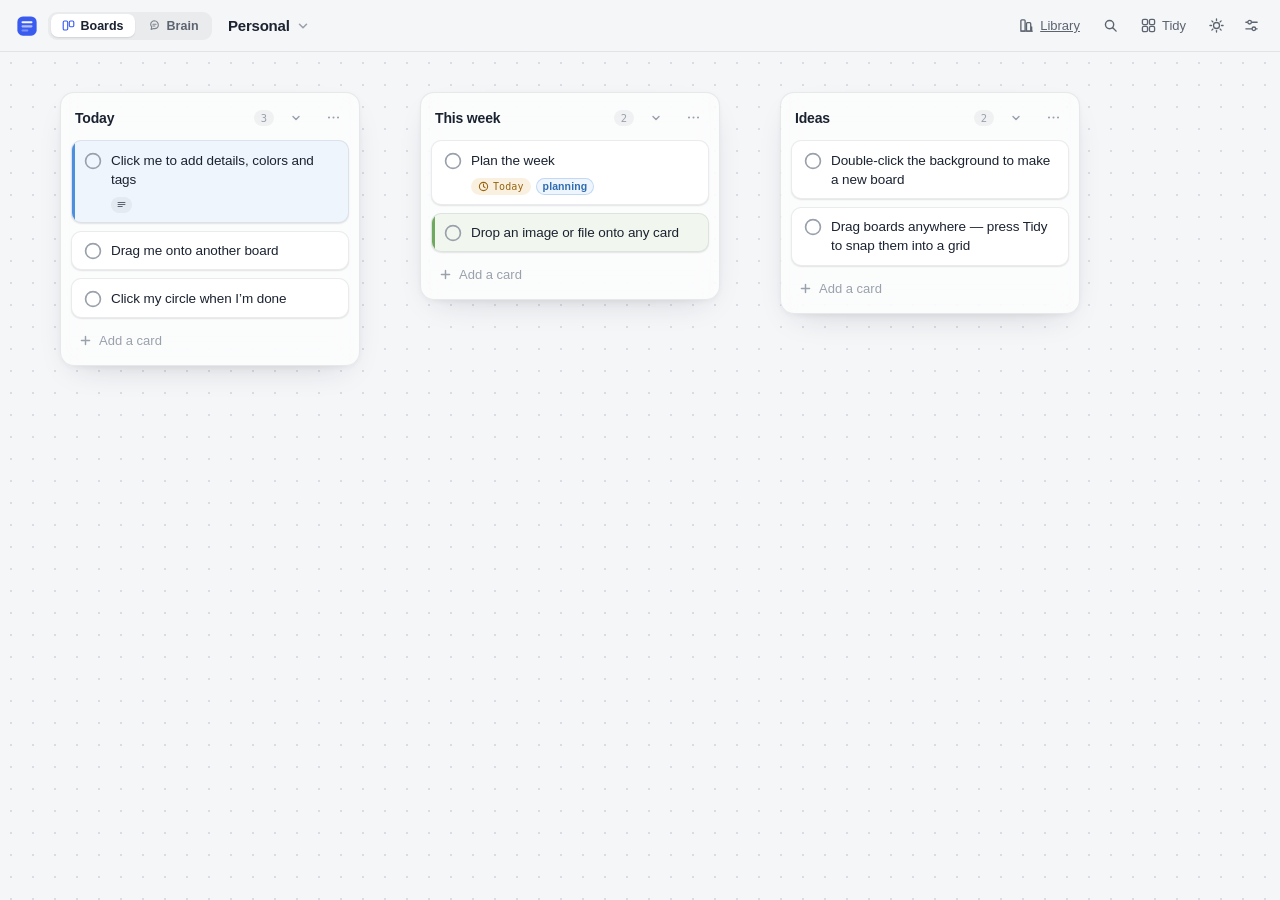
==== commit 4ece9cf1: "fix: resolve 31 audited bugs + repair stale Playwright suite Multi-agent audit of PRs #1–#9 and the " ====
--- a/index.html
+++ b/index.html
@@ -36,9 +36,7 @@
       <span id="wsName" class="ws-name">Workspace</span>
       <svg class="chev" viewBox="0 0 16 16" width="14" height="14"><path d="M4 6l4 4 4-4" fill="none" stroke="currentColor" stroke-width="1.8" stroke-linecap="round" stroke-linejoin="round"/></svg>
     </button>
-    <div class="seg seg-sub" id="brainTabs" role="tablist" aria-label="Brain view">
-      <button class="seg-btn" data-tab="board">Board</button>
-      <button class="seg-btn" data-tab="library">Library</button>
+    <div class="seg seg-sub" id="brainTabs" role="tablist" aria-label="Brain view" aria-hidden="true" style="display:none">
     </div>
   </div>
   <div class="tb-right">
@@ -65,13 +63,32 @@
 
 <main id="viewport">
   <div id="canvas"></div>
-  <div id="library"></div>
+  <div id="library" style="display:none"></div>
 </main>
+<div id="brainRoot"></div>
 
 <div id="hint" class="canvas-hint" hidden>Double-click anywhere to start a board</div>
 
-<button id="fabCapture" class="fab" title="Write a note">
-  <svg viewBox="0 0 16 16" width="20" height="20"><path d="M9.8 2.8l3.4 3.4-7.6 7.6-3.9.5.5-3.9zM8.6 4l3.4 3.4" fill="none" stroke="currentColor" stroke-width="1.5" stroke-linecap="round" stroke-linejoin="round"/></svg>
+<!-- Quick capture sheet (Brain) -->
+<div id="captureOverlay">
+  <div class="capture-sheet">
+    <div class="capture-head">
+      <span class="capture-label">Quick capture</span>
+      <button class="capture-close" id="captureClose">
+        <svg width="14" height="14" viewBox="0 0 14 14" fill="none"><path d="M2 2l10 10M12 2L2 12" stroke="currentColor" stroke-width="1.5" stroke-linecap="round"/></svg>
+      </button>
+    </div>
+    <textarea id="captureArea" placeholder="Write it down…" rows="4"></textarea>
+    <div class="capture-foot">
+      <select id="captureCatPicker"></select>
+      <span class="capture-hint">⌘↵ save</span>
+      <button id="captureSaveBtn">Save</button>
+    </div>
+  </div>
+</div>
+
+<button id="fabCapture" class="fab" title="Quick capture">
+  <svg viewBox="0 0 16 16" width="20" height="20"><path d="M8 3v10M3 8h10" fill="none" stroke="currentColor" stroke-width="2" stroke-linecap="round"/></svg>
 </button>
 
 <div id="modalRoot"></div>
@@ -83,15 +100,66 @@
 <script src="js/render.js"></script>
 <script src="js/interact.js"></script>
 <script src="js/ui.js"></script>
+<script src="js/markdown.js"></script>
 <script src="js/brain.js"></script>
 <script src="js/palette.js"></script>
+<script src="js/backup-db.js"></script>
 <script src="js/app.js"></script>
 <script id="sw-register">
 if ('serviceWorker' in navigator && location.protocol !== 'file:') {
+  // C6/BUG-26: show the "updated" toast only when a NEW sw finishes installing
+  // while an OLD one still controls the page — a genuine update. A first-ever
+  // install happens with no controller, so it stays silent. Driving this off
+  // updatefound→statechange (not controllerchange) is robust on a long-lived tab
+  // that began uncontrolled, where a frozen hadControllerAtLoad snapshot would
+  // wrongly suppress the first real update. No auto-reload — reloading mid-edit
+  // would destroy unsaved card/note content.
+  const _swUpdateToast = () => {
+    if (window._swUpdateShown) return;
+    window._swUpdateShown = true;
+    if (typeof toast === 'function') {
+      toast('Slate updated — ', {
+        persist: true,
+        action: { label: 'Reload', fn: () => location.reload() },
+      });
+    }
+  };
   window.addEventListener('load', () => {
-    navigator.serviceWorker.register('sw.js').catch((e) => console.warn('Slate: SW registration failed', e));
+    navigator.serviceWorker.register('sw.js').then((reg) => {
+      reg.addEventListener('updatefound', () => {
+        const nw = reg.installing;
+        if (!nw) return;
+        nw.addEventListener('statechange', () => {
+          if (nw.state === 'installed' && navigator.serviceWorker.controller) _swUpdateToast();
+        });
+      });
+    }).catch((e) => console.warn('Slate: SW registration failed', e));
   });
 }
 </script>
+<script id="error-handlers">
+/* C8: Global error handlers — surface async failures as a quiet rate-limited toast */
+(function() {
+  let _errToastMs = 0;
+  const _ERR_RATE_LIMIT = 5000; // ms between error toasts
+  function _showErrToast(msg) {
+    const now = Date.now();
+    if (now - _errToastMs < _ERR_RATE_LIMIT) return;
+    _errToastMs = now;
+    if (typeof toast === 'function') {
+      toast('Something went wrong — your last action may not have saved. Export a backup if in doubt.', { tone: 'danger', ms: 6000 });
+    }
+    console.warn('Slate: unhandled error:', msg);
+  }
+  window.addEventListener('unhandledrejection', e => {
+    _showErrToast(e.reason && (e.reason.message || String(e.reason)));
+  });
+  window.addEventListener('error', e => {
+    // Skip favicon/asset 404s (those are not JS errors)
+    if (e.filename && !/\.(js)$/i.test(e.filename)) return;
+    _showErrToast(e.message);
+  });
+})();
+</script>
 </body>
 </html>
--- a/css/base.css
+++ b/css/base.css
@@ -252,6 +252,53 @@
 }
 .board-menu-btn { color: var(--ink-3); border-radius: 6px; padding: 4px; }
 .board-menu-btn:hover { background: var(--hover); color: var(--ink); }
+.board-collapse-btn { color: var(--ink-3); border-radius: 6px; padding: 4px; }
+.board-collapse-btn:hover { background: var(--hover); color: var(--ink); }
+.board-collapse-btn svg { transition: transform 160ms cubic-bezier(0.2, 0.8, 0.3, 1); }
+.board-collapse-btn.is-collapsed svg { transform: rotate(-90deg); }
+
+/* collapsed board: header only */
+.board.collapsed { max-height: none; }
+.board.collapsed .board-head { padding-bottom: 11px; }
+
+/* optional accent color: a thin stripe across the board's top edge.
+   inset by -1px so it sits flush over the 1px border, and the outer 14px
+   radius so its corners line up with the board's rounded corners */
+.board.has-accent::before {
+  content: "";
+  position: absolute;
+  top: -1px;
+  left: -1px;
+  right: -1px;
+  height: 4px;
+  background: var(--t-bar);
+  border-radius: 14px 14px 0 0;
+  pointer-events: none;
+}
+.board.has-accent .board-head { padding-top: 13px; }
+
+/* ---------- board resize handles (right edge / bottom edge / corner) ---------- */
+.board-resize { position: absolute; z-index: 6; touch-action: none; }
+.board-resize-e  { top: 14px; bottom: 14px; right: -4px; width: 10px; cursor: ew-resize; }
+.board-resize-s  { left: 14px; right: 14px; bottom: -4px; height: 10px; cursor: ns-resize; }
+.board-resize-se { right: -4px; bottom: -4px; width: 18px; height: 18px; cursor: nwse-resize; z-index: 7; }
+.board-resize-e::after, .board-resize-s::after {
+  content: ""; position: absolute; background: var(--line-strong);
+  border-radius: 3px; opacity: 0; transition: opacity 130ms ease;
+}
+.board-resize-e::after { top: 50%; right: 4px; width: 3px; height: 30px; transform: translateY(-50%); }
+.board-resize-s::after { left: 50%; bottom: 4px; height: 3px; width: 30px; transform: translateX(-50%); }
+.board-resize-se::after {
+  content: ""; position: absolute; right: 4px; bottom: 4px; width: 8px; height: 8px;
+  border-right: 2px solid var(--line-strong); border-bottom: 2px solid var(--line-strong);
+  border-bottom-right-radius: 3px; opacity: 0; transition: opacity 130ms ease;
+}
+.board:hover .board-resize-e::after, .board:hover .board-resize-s::after { opacity: 0.45; }
+.board:hover .board-resize-se::after { opacity: 0.55; }
+.board-resize-e:hover::after, .board-resize-s:hover::after,
+.board.resizing .board-resize-e::after, .board.resizing .board-resize-s::after { opacity: 1; background: var(--accent); }
+.board-resize-se:hover::after, .board.resizing .board-resize-se::after { opacity: 1; border-color: var(--accent); }
+.board.resizing { user-select: none; }
 
 .cards {
   flex: 1 1 auto;
--- a/css/components.css
+++ b/css/components.css
@@ -50,6 +50,151 @@
   margin: 8px 0 1px 27px;
 }
 
+/* ---------- ticker note ($MCK) ---------- */
+.card-title.has-ticker {
+  display: flex;
+  align-items: center;
+  flex-wrap: wrap;
+  gap: 6px;
+  padding-top: 0;
+}
+.ticker-link {
+  display: inline-flex;
+  align-items: center;
+  gap: 5px;
+  padding: 3px 7px 3px 6px;
+  border-radius: 8px;
+  font-family: var(--mono);
+  font-weight: 700;
+  font-size: 12px;
+  letter-spacing: 0.02em;
+  line-height: 1.15;
+  color: #fff;
+  text-decoration: none;
+  cursor: pointer;
+  border: 1px solid color-mix(in srgb, var(--accent) 62%, #000);
+  background: linear-gradient(135deg, color-mix(in srgb, var(--accent) 84%, #fff), color-mix(in srgb, var(--accent) 88%, #000));
+  box-shadow: 0 1px 2px rgba(20, 30, 50, 0.22), inset 0 1px 0 rgba(255, 255, 255, 0.28);
+  transition: transform 130ms cubic-bezier(0.2, 0.8, 0.3, 1), box-shadow 130ms ease, filter 130ms ease;
+  user-select: none;
+}
+.ticker-link:hover {
+  transform: translateY(-1px);
+  filter: brightness(1.07) saturate(1.05);
+  box-shadow: 0 5px 14px -3px color-mix(in srgb, var(--accent) 55%, transparent), inset 0 1px 0 rgba(255, 255, 255, 0.34);
+}
+.ticker-link:active { transform: translateY(0); filter: brightness(0.98); }
+.ticker-glyph { display: inline-flex; color: rgba(255, 255, 255, 0.92); }
+.ticker-glyph svg, .ticker-go svg { display: block; }
+.ticker-sym { color: #fff; }
+.ticker-go {
+  display: inline-flex;
+  color: rgba(255, 255, 255, 0.85);
+  max-width: 0;
+  opacity: 0;
+  overflow: hidden;
+  margin-left: -5px;
+  transition: max-width 150ms ease, opacity 130ms ease, margin 150ms ease;
+}
+.ticker-link:hover .ticker-go { max-width: 14px; opacity: 1; margin-left: -1px; }
+.ticker-rest {
+  color: var(--ink);
+  font-weight: 500;
+  font-size: 13.5px;
+  line-height: 1.42;
+  overflow-wrap: break-word;
+  min-width: 0;
+}
+
+/* ---------- note body: inline editing + description + features ---------- */
+.card-body { flex: 1 1 auto; min-width: 0; display: flex; flex-direction: column; gap: 5px; }
+.card-body .card-meta { margin: 3px 0 0 0; }
+.card-body .card-atts { margin: 5px 0 0 0; }
+.card.expanded { cursor: default; }
+
+/* click-to-edit inline fields (swap in for the display title/description).
+   A border (not an outset box-shadow ring) keeps the edit box inside the note's
+   overflow:hidden clip so nothing gets cut off while typing. */
+.card-title-inline, .card-desc-inline {
+  width: 100%;
+  resize: none;
+  border: 1px solid var(--accent);
+  background: var(--surface);
+  border-radius: 6px;
+  padding: 3px 6px;
+  font-family: inherit;
+  color: var(--ink);
+  overflow: hidden;
+}
+.card-title-inline { font-size: 13.5px; font-weight: 500; line-height: 1.42; letter-spacing: -0.006em; }
+.card-desc-inline { font-size: 12.5px; line-height: 1.5; color: var(--ink); }
+.card-title-inline:focus, .card-desc-inline:focus { outline: none; }
+
+/* description shown when a note is expanded */
+.card-desc-wrap { display: flex; flex-direction: column; gap: 2px; cursor: text; }
+.card-desc-text {
+  font-size: 12.5px;
+  line-height: 1.5;
+  color: var(--ink-2);
+  white-space: pre-wrap;
+  overflow-wrap: break-word;
+}
+.card-desc-text.placeholder { color: var(--ink-3); font-style: italic; }
+.card-desc-more {
+  align-self: flex-start;
+  font-size: 11.5px;
+  font-weight: 600;
+  color: var(--accent);
+  padding: 1px 0;
+}
+.card-desc-more:hover { text-decoration: underline; }
+
+/* ⊕ features button — reveals on hover (desktop), always shown on touch */
+.card-feat-btn {
+  position: absolute;
+  top: 6px; right: 6px;
+  width: 24px; height: 24px;
+  border-radius: 7px;
+  display: flex; align-items: center; justify-content: center;
+  color: var(--ink-3);
+  background: color-mix(in srgb, var(--surface) 82%, transparent);
+  opacity: 0;
+  transition: opacity 120ms ease, background 120ms ease, color 120ms ease;
+  z-index: 2;
+}
+.card:hover .card-feat-btn { opacity: 0.8; }
+.card-feat-btn:hover { opacity: 1; background: var(--hover); color: var(--ink); }
+.card[class*="tint-"] .card-feat-btn { background: color-mix(in srgb, var(--t-bg) 78%, transparent); }
+@media (hover: none) { .card-feat-btn { opacity: 0.85; color: var(--ink-2); } .card-row { padding-right: 26px; } }
+
+/* ---------- note features popover ---------- */
+.card-features-pop {
+  min-width: 264px;
+  max-width: 300px;
+  padding: 12px;
+  display: flex;
+  flex-direction: column;
+  gap: 13px;
+}
+.feat-section { display: flex; flex-direction: column; gap: 7px; }
+.feat-label {
+  font-size: 10px;
+  font-weight: 650;
+  letter-spacing: 0.07em;
+  text-transform: uppercase;
+  color: var(--ink-3);
+}
+.feat-foot {
+  display: flex;
+  gap: 8px;
+  align-items: center;
+  padding-top: 11px;
+  border-top: 1px solid var(--line);
+}
+.feat-complete { flex: 1; justify-content: center; }
+.card-features-pop .att-grid { gap: 8px; }
+.card-features-pop .att-tile { width: 64px; }
+
 /* complete circle */
 .complete-circle {
   flex: 0 0 18px;
@@ -301,6 +446,27 @@
 }
 .modal-backdrop.show .modal { transform: none; }
 .modal.drop-target { box-shadow: 0 0 0 2.5px var(--accent), var(--shadow-pop); }
+/* close button — top-right of modal */
+.modal-close-btn {
+  position: absolute;
+  top: 11px;
+  right: 12px;
+  width: 28px;
+  height: 28px;
+  border-radius: 8px;
+  border: none;
+  background: transparent;
+  color: var(--ink-3);
+  cursor: pointer;
+  display: flex;
+  align-items: center;
+  justify-content: center;
+  opacity: 0.7;
+  transition: opacity 140ms, background 140ms;
+  z-index: 1;
+}
+.modal-close-btn:hover { opacity: 1; background: var(--line); }
+.modal { position: relative; }
 .modal-accent { height: 5px; flex: 0 0 5px; background: transparent; border-radius: 16px 16px 0 0; }
 .modal[class*="tint-"] .modal-accent { background: var(--t-bar); }
 .modal-body { padding: 18px 22px 6px; display: flex; flex-direction: column; gap: 16px; }
@@ -499,6 +665,63 @@
 .pop-item.danger:hover { background: rgba(209, 77, 77, 0.08); }
 .pop-divider { height: 1px; background: var(--line); margin: 5px 6px; }
 .pop-note { padding: 7px 10px 8px; font-size: 11.5px; line-height: 1.45; color: var(--ink-3); max-width: 230px; }
+.pop-heading {
+  padding: 6px 10px 5px;
+  font-size: 10.5px;
+  font-weight: 650;
+  letter-spacing: 0.06em;
+  text-transform: uppercase;
+  color: var(--ink-3);
+}
+.pop-item-count { margin-left: auto; padding-left: 10px; font-family: var(--mono); font-size: 10px; color: var(--ink-3); font-weight: 400; }
+
+/* ---------- board settings modal ---------- */
+.board-settings { width: 440px; }
+.board-set-name {
+  width: 100%;
+  border: 1px solid var(--line);
+  border-radius: 10px;
+  background: transparent;
+  padding: 9px 12px;
+  font-size: 14.5px;
+  font-weight: 600;
+  color: var(--ink);
+}
+.board-set-name:focus { outline: none; border-color: var(--accent); box-shadow: 0 0 0 3px var(--accent-soft); }
+.board-set-toggle {
+  display: flex;
+  align-items: center;
+  gap: 10px;
+  margin-top: 2px;
+}
+.board-set-toggle-label { flex: 1; font-size: 13px; color: var(--ink-2); }
+.switch {
+  flex-shrink: 0;
+  width: 38px;
+  height: 22px;
+  border-radius: 99px;
+  background: var(--line-strong);
+  border: none;
+  padding: 0;
+  position: relative;
+  cursor: pointer;
+  transition: background 150ms ease;
+}
+.switch.on { background: var(--accent); }
+.switch-knob {
+  position: absolute;
+  top: 2px;
+  left: 2px;
+  width: 18px;
+  height: 18px;
+  border-radius: 50%;
+  background: #fff;
+  box-shadow: 0 1px 3px rgba(0, 0, 0, 0.25);
+  transition: transform 150ms cubic-bezier(0.2, 0.8, 0.3, 1);
+}
+.switch.on .switch-knob { transform: translateX(16px); }
+.board-set-foot { flex-wrap: wrap; }
+.board-set-foot-spacer { flex: 1; }
 
 /* workspace switcher popover */
 .ws-pop { min-width: 250px; }
@@ -749,7 +972,8 @@
 @media (max-width: 640px) {
   .modal-backdrop { padding: 24px 0 0; align-items: flex-end; }
   .modal {
-    width: 100%;
+    width: 100vw;
+    max-width: 100vw;
     max-height: calc(100vh - 24px);
     max-height: calc(100dvh - 24px); /* dvh tracks the soft keyboard on mobile */
     border-radius: 18px 18px 0 0;
@@ -766,3 +990,36 @@
   .lightbox { padding: 14px; }
   .lightbox-name { max-width: 40vw; }
 }
+
+/* ---------- sticky save-error banner (C3: shown when localStorage write fails) ---------- */
+.save-error-banner {
+  position: fixed;
+  bottom: 0;
+  left: 0;
+  right: 0;
+  z-index: 9999;
+  background: var(--danger, #D14D4D);
+  color: #fff;
+  font-size: 13px;
+  font-weight: 550;
+  padding: 10px 44px 10px 16px;
+  display: flex;
+  align-items: center;
+  gap: 10px;
+  line-height: 1.4;
+}
+.save-error-banner-close {
+  position: absolute;
+  right: 12px;
+  top: 50%;
+  transform: translateY(-50%);
+  background: transparent;
+  border: none;
+  color: #fff;
+  font-size: 18px;
+  line-height: 1;
+  cursor: pointer;
+  opacity: 0.8;
+  padding: 4px;
+}
+.save-error-banner-close:hover { opacity: 1; }
--- a/css/brain.css
+++ b/css/brain.css
@@ -1,296 +1,961 @@
-/* Slate — Brain: capture board, note cards, topic panes, library */
-
-/* ---------- view visibility (driven by body[data-view] / body[data-tab]) ---------- */
-#library { display: none; }
-#brainTabs { display: none; }
+/* Slate — Brain v2: category-first notes library */
+
+/* ─── VIEW VISIBILITY ─── */
+#brainRoot { display: none; }
+#brainTabs { display: none; }        /* v2: no Board/Library sub-tabs */
 .fab { display: none; }
+#wsSwitcher, #tidyBtn { display: flex; }
+
 body[data-view="brain"] #wsSwitcher,
 body[data-view="brain"] #tidyBtn { display: none; }
-body[data-view="brain"] #brainTabs { display: flex; }
-body[data-view="brain"][data-tab="library"] #canvas { display: none; }
-body[data-view="brain"][data-tab="library"] #library { display: block; }
-body[data-view="brain"][data-tab="board"] .fab { display: flex; }
-
-/* ---------- capture note card ---------- */
-.bnote {
-  position: absolute;
-  width: 340px;
-  background: var(--surface);
+body[data-view="brain"] #brainRoot { display: block; }
+body[data-view="brain"] #viewport { display: none; }   /* hide the canvas viewport */
+body[data-view="brain"] #canvas { display: none; }
+body[data-view="brain"] #hint { display: none; }
+body[data-view="brain"] .fab { display: flex; }
+
+/* ─── BRAIN ROOT SCROLL CONTAINER ─── */
+#brainRoot {
+  flex: 1;
+  overflow-y: auto;
+  position: relative;
+  background-image: radial-gradient(var(--dot) 1.1px, transparent 1.1px);
+  background-size: 22px 22px;
+}
+
+/* ─── SHARED: centered content column ─── */
+.bi-inner, .bc-inner, .be-inner {
+  margin: 0 auto;
+  padding-bottom: 80px;
+}
+
+/* ─────────────────────────────────────
+   INDEX (shelves)
+───────────────────────────────────── */
+#brainRoot .bi-header {
+  max-width: 860px;
+  margin: 0 auto;
+  padding: 36px 32px 0;
+  display: flex;
+  align-items: baseline;
+  gap: 10px;
+  flex-wrap: wrap;
+  margin-bottom: 24px;
+}
+.bi-title {
+  font-size: 22px;
+  font-weight: 700;
+  letter-spacing: -0.025em;
+  color: var(--ink);
+  margin-right: 4px;
+}
+.bi-sub {
+  font-size: 13px;
+  color: var(--ink-3);
+  flex: 1;
+  min-width: 0;
+}
+.bi-new-btn {
+  display: flex; align-items: center; gap: 6px;
+  padding: 7px 13px; border-radius: 9px;
+  font-size: 13px; font-weight: 600;
+  background: var(--accent-soft);
+  color: var(--accent);
+  transition: background 120ms;
+  flex-shrink: 0;
+}
+.bi-new-btn:hover { background: rgba(58,91,240,0.15); }
+[data-theme="dark"] .bi-new-btn:hover { background: rgba(109,135,255,0.2); }
+
+/* ─── CAT LIST ─── */
+.bi-cat-list {
+  max-width: 860px;
+  margin: 0 auto;
+  padding: 0 32px 16px;
+  display: flex;
+  flex-direction: column;
+  gap: 10px;
+}
+
+/* ─── CAT ROW (shelf row + all-notes) ─── */
+.bi-cat-row,
+.bi-all-notes {
+  background: var(--surface);
+  border-radius: 14px;
+  box-shadow: var(--shadow-card);
   border: 1px solid var(--line);
-  border-radius: 13px;
+  display: flex;
+  align-items: stretch;
+  overflow: hidden;
+  cursor: pointer;
+  transition: box-shadow 140ms ease, transform 140ms ease;
+}
+.bi-cat-row:hover,
+.bi-all-notes:hover {
   box-shadow: var(--shadow-card-hover);
-  padding: 14px 16px 12px;
-  cursor: grab;
-  user-select: none;
-  touch-action: none;
-  overflow: hidden;
-}
-.bnote[class*="tint-"] { background: var(--t-bg); }
-.bnote[class*="tint-"]::before {
-  content: "";
-  position: absolute;
-  left: 0; top: 0; bottom: 0;
-  width: 3px;
-  background: var(--t-bar);
-}
-.bnote-dragging {
-  box-shadow: 0 24px 56px -20px rgba(27, 34, 48, 0.38), 0 4px 14px -4px rgba(27, 34, 48, 0.14);
-  transform: scale(1.012);
-  cursor: grabbing;
-}
-[data-theme="dark"] .bnote-dragging { box-shadow: 0 24px 56px -18px rgba(0, 0, 0, 0.75); }
-.bnote-enter { animation: board-in 260ms cubic-bezier(0.2, 0.8, 0.3, 1); }
-.bnote-text {
-  font-size: 14px;
-  line-height: 1.55;
-  letter-spacing: -0.004em;
-  white-space: pre-wrap;
-  overflow-wrap: break-word;
-}
-.bnote-foot {
+  transform: translateY(-1px);
+}
+.bi-all-notes {
+  border-style: dashed;
+  /* appended as a sibling of .bi-cat-list — needs the same centered column */
+  max-width: calc(860px - 64px);
+  margin: 0 auto 10px;
+  width: calc(100% - 64px);
+}
+.bi-cat-bar {
+  width: 4px;
+  flex-shrink: 0;
+  background: var(--t-bar, var(--ink-3));
+}
+.bi-cat-body {
+  flex: 1;
   display: flex;
   align-items: center;
+  padding: 16px 18px;
+  gap: 0;
+  min-width: 0;
+}
+.bi-cat-badge {
+  width: 36px; height: 36px;
+  border-radius: 10px;
+  background: var(--t-bg, var(--hover));
+  display: flex; align-items: center; justify-content: center;
+  flex-shrink: 0;
+  margin-right: 14px;
+  color: var(--t-text, var(--ink-2));
+}
+.bi-cat-info { flex: 1; min-width: 0; }
+.bi-cat-name {
+  font-size: 15px;
+  font-weight: 650;
+  letter-spacing: -0.012em;
+  color: var(--ink);
+  margin-bottom: 3px;
+}
+.bi-cat-latest {
+  font-size: 12.5px;
+  color: var(--ink-3);
+  white-space: nowrap;
+  overflow: hidden;
+  text-overflow: ellipsis;
+  max-width: 440px;
+}
+.bi-cat-latest strong { color: var(--ink-2); font-weight: 500; }
+.bi-cat-meta {
+  display: flex;
+  align-items: center;
+  gap: 14px;
+  flex-shrink: 0;
+  margin-left: 16px;
+}
+.bi-cat-count {
+  font-family: var(--mono);
+  font-size: 11px;
+  color: var(--ink-3);
+  background: var(--hover);
+  padding: 3px 9px;
+  border-radius: 99px;
+  white-space: nowrap;
+}
+.bi-cat-age {
+  font-size: 12px;
+  color: var(--ink-3);
+  white-space: nowrap;
+}
+.bi-cat-chev {
+  color: var(--ink-3);
+  margin-left: 6px;
+  flex-shrink: 0;
+  opacity: 0.6;
+  display: flex; align-items: center;
+}
+
+/* ─── EMPTY STATE ─── */
+.bi-empty {
+  padding: 48px 0;
+  text-align: center;
+  display: flex; flex-direction: column; gap: 8px;
+}
+.bi-empty-title { font-size: 15px; font-weight: 650; color: var(--ink-2); letter-spacing: -0.01em; }
+.bi-empty-sub { font-size: 13px; color: var(--ink-3); }
+
+/* ─── INLINE NEW CAT ROW ─── */
+.bi-new-cat-row {
+  max-width: 860px;
+  margin: 0 auto 10px;
+  padding: 0 32px;
+  display: none;
+  align-items: center;
   gap: 8px;
-  margin-top: 11px;
-}
-.bnote-foot .tag-chip { max-width: 60%; }
-.bnote-saved {
-  margin-left: auto;
-  display: inline-flex;
-  align-items: center;
-  gap: 4px;
-  font-family: var(--mono);
-  font-size: 9.5px;
-  letter-spacing: 0.05em;
-  color: var(--ink-3);
-}
-.bnote-saved svg { color: var(--accent); }
-
-/* ---------- composer ---------- */
-.bnote.composing { cursor: default; user-select: text; touch-action: auto; box-shadow: var(--shadow-pop); }
-.bnote-input {
+}
+.bi-new-cat-input {
+  flex: 1;
+  background: var(--surface);
+  border: 2px solid var(--accent);
+  border-radius: 10px;
+  padding: 10px 14px;
+  font-size: 15px;
+  font-weight: 600;
+  letter-spacing: -0.012em;
+  color: var(--ink);
+  outline: none;
+}
+.bi-new-cat-input::placeholder { color: var(--ink-3); font-weight: 500; }
+.bi-new-cat-add {
+  padding: 8px 14px; border-radius: 8px;
+  font-size: 13px; font-weight: 600;
+  background: var(--accent); color: var(--accent-ink);
+  transition: opacity 120ms;
+}
+.bi-new-cat-add:hover { opacity: 0.88; }
+.bi-new-cat-cancel {
+  padding: 8px 12px; border-radius: 8px;
+  font-size: 13px; color: var(--ink-3);
+  transition: background 100ms;
+}
+.bi-new-cat-cancel:hover { background: var(--hover); color: var(--ink); }
+
+/* ─────────────────────────────────────
+   CATEGORY PAGE
+───────────────────────────────────── */
+.bc-breadcrumb {
+  max-width: 720px;
+  margin: 0 auto;
+  padding: 28px 32px 0;
+  display: flex; align-items: center; gap: 6px;
+  margin-bottom: 20px;
+}
+.bc-back {
+  display: flex; align-items: center; gap: 5px;
+  font-size: 13px; color: var(--ink-3); font-weight: 500;
+  border-radius: 6px;
+  padding: 4px 0;
+  transition: color 120ms;
+}
+.bc-back:hover { color: var(--accent); }
+.bc-sep {
+  font-size: 12px; color: var(--ink-3); opacity: 0.5;
+}
+.bc-current {
+  font-size: 13px; color: var(--ink-2); font-weight: 500;
+}
+
+.bc-hero {
+  max-width: 720px;
+  margin: 0 auto;
+  padding: 0 32px;
+  display: flex;
+  align-items: flex-start;
+  gap: 14px;
+  margin-bottom: 22px;
+}
+.bc-hero-badge {
+  width: 44px; height: 44px;
+  border-radius: 13px;
+  background: var(--t-bg, var(--hover));
+  color: var(--t-text, var(--ink-2));
+  display: flex; align-items: center; justify-content: center;
+  flex-shrink: 0;
+  margin-top: 2px;
+}
+.bc-hero-info { flex: 1; }
+.bc-hero-name {
+  font-size: 21px;
+  font-weight: 720;
+  letter-spacing: -0.025em;
+  color: var(--ink);
+}
+.bc-hero-stats {
+  font-size: 12.5px;
+  color: var(--ink-3);
+  margin-top: 2px;
+}
+.bc-rename-input {
+  font-size: 21px;
+  font-weight: 720;
+  letter-spacing: -0.025em;
+  color: var(--ink);
+  background: transparent;
+  border: none;
+  border-bottom: 2px solid var(--accent);
+  outline: none;
+  width: 100%;
+  padding: 0 0 2px;
+}
+.bc-hero-actions {
+  display: flex; align-items: center; gap: 6px;
+  margin-top: 10px;
+}
+.bc-action-btn {
+  display: flex; align-items: center; gap: 5px;
+  font-size: 12px; font-weight: 500;
+  color: var(--ink-3);
+  padding: 5px 9px; border-radius: 7px;
+  transition: background 100ms, color 100ms;
+}
+.bc-action-btn:hover { background: var(--hover); color: var(--ink); }
+.bc-action-danger:hover { background: rgba(209,77,77,0.09); color: var(--danger); }
+
+/* Composer */
+.bc-composer {
+  max-width: 720px;
+  margin: 0 auto 24px;
+  padding: 0 32px;
+}
+.bc-composer > div {
+  background: var(--surface);
+  border-radius: 14px;
+  box-shadow: var(--shadow-card);
+  border: 1px solid var(--line);
+  overflow: hidden;
+  transition: box-shadow 160ms, border-color 160ms;
+}
+/* wrap the textarea + foot inside a div */
+.bc-composer {
+  display: block;
+}
+.bc-composer-area {
+  display: block;
   width: 100%;
   resize: none;
   border: none;
-  background: transparent;
-  font-size: 14.5px;
-  line-height: 1.55;
-  min-height: 64px;
-  overflow: hidden;
-  padding: 0;
-}
-.bnote-input:focus { outline: none; }
-.bnote-label {
-  font-size: 10px;
-  font-weight: 650;
-  letter-spacing: 0.07em;
-  text-transform: uppercase;
-  color: var(--ink-3);
-  margin: 10px 0 7px;
-  padding-top: 10px;
-  border-top: 1px solid var(--line);
-}
-.bnote-topics { display: flex; flex-wrap: wrap; gap: 5px; }
-.bnote-topics:empty { display: none; }
-.topic-chip { font-size: 11.5px; padding: 4px 10px; opacity: 0.65; border: none; cursor: pointer; }
-.topic-chip:hover { opacity: 1; }
-.topic-chip.active {
-  opacity: 1;
-  box-shadow: inset 0 0 0 1.5px var(--t-bar);
-}
-.bnote-newtopic {
-  width: 100%;
-  margin-top: 7px;
+  background: var(--surface);
+  border-radius: 14px 14px 0 0;
+  padding: 14px 16px 10px;
+  font-size: 14px;
+  line-height: 1.6;
+  color: var(--ink);
+  outline: none;
+  min-height: 58px;
   border: 1px solid var(--line);
-  border-radius: 8px;
-  background: transparent;
-  padding: 6px 10px;
-  font-size: 12.5px;
-}
-.bnote-newtopic:focus { outline: none; border-color: var(--accent); box-shadow: 0 0 0 3px var(--accent-soft); }
-.bnote-actions {
+  border-bottom: none;
+  transition: border-color 160ms, box-shadow 160ms;
+}
+.bc-composer-area:focus {
+  border-color: var(--accent);
+  box-shadow: 0 0 0 3px var(--accent-soft);
+  outline: none;
+}
+.bc-composer-area::placeholder { color: var(--ink-3); }
+.bc-composer-foot {
   display: flex;
   align-items: center;
-  gap: 6px;
-  margin-top: 11px;
-}
-.bnote-actions .primary-btn:disabled { opacity: 0.45; cursor: default; }
-.bnote-actions .primary-btn:disabled:hover { filter: none; }
-.bnote-actions .ghost-btn { margin-left: auto; }
-.bnote-need { font-size: 11px; color: var(--ink-3); }
-
-/* note edit modal */
-.bnote-edit {
+  justify-content: space-between;
+  padding: 7px 10px 8px;
+  border: 1px solid var(--line);
+  border-top: 1px solid var(--line);
+  border-radius: 0 0 14px 14px;
+  background: var(--surface);
+}
+.bc-composer-hint {
+  font-size: 11.5px;
+  color: var(--ink-3);
+}
+.bc-composer-save {
+  padding: 5px 14px;
+  border-radius: 7px;
+  background: var(--accent);
+  color: var(--accent-ink);
+  font-size: 12.5px;
+  font-weight: 600;
+  transition: opacity 120ms;
+}
+.bc-composer-save:hover { opacity: 0.88; }
+
+/* Section label */
+.bc-section-label {
+  max-width: 720px;
+  margin: 0 auto;
+  padding: 0 32px;
+  font-size: 11.5px;
+  font-weight: 700;
+  letter-spacing: 0.06em;
+  text-transform: uppercase;
+  color: var(--ink-3);
+  margin-bottom: 10px;
+}
+
+/* Notes list */
+.bc-notes-list {
+  max-width: 720px;
+  margin: 0 auto;
+  padding: 0 32px;
+  display: flex;
+  flex-direction: column;
+  gap: 1px;
+  border-radius: 10px;
+  overflow: hidden;
+  border: 1px solid var(--line);
+  background: var(--line);
+}
+.bc-notes-empty {
+  background: var(--surface);
+  padding: 28px 16px;
+  font-size: 13px;
+  color: var(--ink-3);
+  text-align: center;
+}
+.bc-note-entry {
+  background: var(--surface);
+  padding: 14px 16px;
+  cursor: pointer;
+  transition: background 100ms;
+}
+.bc-note-entry:hover,
+.bc-note-entry.focused { background: var(--hover); }
+.bc-note-entry.focused { outline: 2px solid var(--accent); outline-offset: -2px; }
+.bc-note-head {
+  display: flex;
+  align-items: baseline;
+  justify-content: space-between;
+  gap: 12px;
+  margin-bottom: 4px;
+}
+.bc-note-title {
+  font-size: 14px;
+  font-weight: 620;
+  letter-spacing: -0.01em;
+  color: var(--ink);
+  flex: 1;
+  min-width: 0;
+  overflow: hidden;
+  text-overflow: ellipsis;
+  white-space: nowrap;
+}
+.bc-note-age {
+  font-size: 11.5px;
+  color: var(--ink-3);
+  white-space: nowrap;
+  flex-shrink: 0;
+}
+.bc-note-snippet {
+  font-size: 13px;
+  line-height: 1.55;
+  color: var(--ink-2);
+  display: -webkit-box;
+  -webkit-line-clamp: 2;
+  -webkit-box-orient: vertical;
+  overflow: hidden;
+}
+.bc-note-cat-chip {
+  display: inline-block;
+  margin-top: 6px;
+  padding: 2px 9px;
+  border-radius: 99px;
+  font-size: 11px;
+  font-weight: 600;
+  background: var(--t-bg);
+  color: var(--t-text);
+}
+
+/* ─────────────────────────────────────
+   EDITOR (full pane)
+───────────────────────────────────── */
+.be-breadcrumb {
+  max-width: 660px;
+  margin: 0 auto;
+  padding: 32px 32px 0;
+  display: flex; align-items: center; gap: 5px;
+  margin-bottom: 22px;
+  opacity: 0.75;
+}
+.be-bc-btn {
+  font-size: 12.5px; color: var(--ink-3); font-weight: 500;
+  border-radius: 5px; padding: 2px 4px; margin: -2px -4px;
+  transition: color 120ms;
+}
+.be-bc-btn:hover { color: var(--accent); }
+.be-bc-sep { font-size: 11px; color: var(--ink-3); opacity: 0.4; }
+.be-bc-note { font-size: 12.5px; color: var(--ink-2); font-weight: 500; }
+
+.be-toolbar {
+  max-width: 660px;
+  margin: 0 auto;
+  padding: 0 32px;
+  display: flex;
+  align-items: center;
+  border-bottom: 1px solid var(--line);
+  padding-bottom: 10px;
+  margin-bottom: 20px;
+}
+.be-toolbar-right {
+  margin-left: auto;
+  display: flex; align-items: center; gap: 6px;
+}
+.be-tool-btn {
+  display: flex; align-items: center; gap: 5px;
+  padding: 5px 10px; border-radius: 6px;
+  font-size: 12px; font-weight: 500;
+  color: var(--ink-3);
+  transition: background 100ms, color 100ms;
+}
+.be-tool-btn:hover { background: var(--hover); color: var(--ink); }
+.be-tool-danger:hover { background: rgba(209,77,77,0.09); color: var(--danger); }
+.be-autosave {
+  font-size: 11.5px;
+  color: var(--ink-3);
+  display: flex; align-items: center; gap: 5px;
+  margin-left: 4px;
+}
+.be-autosave-dot {
+  width: 6px; height: 6px; border-radius: 50%;
+  background: #6FA85E;
+  animation: pulse-save 2s infinite;
+}
+@keyframes pulse-save {
+  0%,100% { opacity: 1; }
+  50% { opacity: 0.35; }
+}
+
+.be-title {
+  display: block;
+  max-width: 660px;
+  margin: 0 auto;
+  padding: 0 32px;
   width: 100%;
-  resize: none;
   border: none;
   background: transparent;
+  font-size: 26px;
+  font-weight: 720;
+  letter-spacing: -0.03em;
+  color: var(--ink);
+  line-height: 1.25;
+  outline: none;
+  resize: none;
+  overflow: hidden;
+  margin-bottom: 8px;
+}
+.be-title::placeholder { color: var(--ink-3); font-weight: 600; }
+
+.be-meta {
+  max-width: 660px;
+  margin: 0 auto;
+  padding: 0 32px;
+  display: flex; align-items: center; gap: 12px;
+  margin-bottom: 22px;
+  padding-bottom: 16px;
+  border-bottom: 1px solid var(--line);
+  flex-wrap: wrap;
+}
+.be-cat-chip {
+  display: flex; align-items: center; gap: 5px;
+  font-size: 12px; font-weight: 600;
+  color: var(--t-text);
+  background: var(--t-bg);
+  padding: 3px 10px;
+  border-radius: 99px;
+}
+.be-meta-date {
+  font-size: 12px;
+  color: var(--ink-3);
+}
+
+.be-body {
+  display: block;
+  max-width: 660px;
+  margin: 0 auto;
+  padding: 0 32px;
+  width: 100%;
+  border: none;
+  background: transparent;
+  font-size: 15.5px;
+  line-height: 1.8;
+  color: var(--ink);
+  outline: none;
+  resize: none;
+  min-height: 420px;
+}
+.be-body::placeholder { color: var(--ink-3); }
+
+.be-wordcount {
+  max-width: 660px;
+  margin: 0 auto;
+  padding: 12px 32px 0;
+  font-size: 11.5px;
+  color: var(--ink-3);
+  text-align: right;
+}
+
+/* ─────────────────────────────────────
+   QUICK CAPTURE SHEET
+───────────────────────────────────── */
+#captureOverlay {
+  position: fixed; inset: 0; z-index: 200;
+  background: rgba(9,11,16,0.55);
+  backdrop-filter: blur(3px);
+  -webkit-backdrop-filter: blur(3px);
+  display: none;
+  align-items: flex-start;
+  justify-content: center;
+  padding-top: 120px;
+}
+#captureOverlay.open { display: flex; }
+.capture-sheet {
+  width: 560px;
+  max-width: calc(100vw - 32px);
+  background: var(--surface);
+  border-radius: 18px;
+  box-shadow: var(--shadow-pop);
+  border: 1px solid var(--line-strong);
+  overflow: hidden;
+  animation: sheet-in 180ms cubic-bezier(0.2, 0.8, 0.3, 1);
+}
+@keyframes sheet-in {
+  from { opacity: 0; transform: translateY(-10px) scale(0.97); }
+  to { opacity: 1; transform: none; }
+}
+.capture-head {
+  display: flex; align-items: center; justify-content: space-between;
+  padding: 14px 16px 10px;
+  border-bottom: 1px solid var(--line);
+}
+.capture-label {
+  font-size: 12px; font-weight: 700;
+  letter-spacing: 0.07em; text-transform: uppercase;
+  color: var(--ink-3);
+}
+.capture-close {
+  padding: 4px; border-radius: 6px; color: var(--ink-3);
+  transition: background 100ms, color 100ms;
+}
+.capture-close:hover { background: var(--hover); color: var(--ink); }
+#captureArea {
+  display: block;
+  width: 100%;
+  border: none;
+  background: transparent;
+  padding: 14px 16px;
   font-size: 15px;
-  line-height: 1.6;
-  letter-spacing: -0.004em;
-  min-height: 84px;
-  overflow: hidden;
-  padding: 0;
-}
-.bnote-edit:focus { outline: none; }
-
-/* ---------- the shadow push ---------- */
-.fly-ghost {
-  position: fixed;
-  z-index: 900;
-  pointer-events: none;
-  background: var(--accent-soft);
-  border: 1.5px solid var(--accent);
-  border-radius: 12px;
-  opacity: 0.9;
-  transition: transform 560ms cubic-bezier(0.35, 0.7, 0.25, 1), opacity 520ms ease;
-}
-.seg-btn.pulse { animation: seg-pulse 420ms cubic-bezier(0.3, 0.7, 0.3, 1.4); }
-@keyframes seg-pulse {
-  0% { transform: scale(1); }
-  38% { transform: scale(1.14); }
-  100% { transform: scale(1); }
-}
-
-/* ---------- FAB ---------- */
+  line-height: 1.65;
+  color: var(--ink);
+  outline: none;
+  resize: none;
+  min-height: 110px;
+}
+#captureArea::placeholder { color: var(--ink-3); }
+.capture-foot {
+  display: flex; align-items: center; gap: 10px;
+  padding: 10px 14px 14px;
+  border-top: 1px solid var(--line);
+}
+#captureCatPicker {
+  flex: 1;
+  padding: 7px 12px;
+  border-radius: 8px;
+  border: 1px solid var(--line-strong);
+  background: var(--bg);
+  font-size: 13px;
+  color: var(--ink-2);
+  outline: none;
+  cursor: pointer;
+  font-family: var(--font);
+}
+#captureCatPicker:focus { border-color: var(--accent); }
+.capture-hint {
+  font-size: 11.5px; color: var(--ink-3);
+  white-space: nowrap;
+}
+#captureSaveBtn {
+  padding: 7px 18px;
+  border-radius: 8px;
+  background: var(--accent);
+  color: var(--accent-ink);
+  font-size: 13px;
+  font-weight: 600;
+  white-space: nowrap;
+  transition: opacity 120ms;
+}
+#captureSaveBtn:hover { opacity: 0.88; }
+
+/* ─────────────────────────────────────
+   FAB (Brain context: always round)
+───────────────────────────────────── */
 .fab {
   position: fixed;
   right: 22px;
   bottom: calc(22px + env(safe-area-inset-bottom, 0px));
   z-index: 60;
-  width: 52px;
-  height: 52px;
+  width: 52px; height: 52px;
   border-radius: 50%;
   background: var(--accent);
   color: var(--accent-ink);
   align-items: center;
   justify-content: center;
-  box-shadow: 0 10px 28px -8px rgba(58, 91, 240, 0.55), 0 2px 8px -2px rgba(27, 34, 48, 0.2);
-  transition: transform 140ms cubic-bezier(0.2, 0.8, 0.3, 1), filter 140ms ease;
+  box-shadow: 0 10px 28px -8px rgba(58,91,240,0.55), 0 2px 8px -2px rgba(27,34,48,0.2);
+  transition: transform 140ms cubic-bezier(0.2,0.8,0.3,1), filter 140ms ease;
 }
 .fab:hover { filter: brightness(1.08); transform: scale(1.06); }
 .fab:active { transform: scale(0.96); }
 
-/* ---------- library ---------- */
-#library {
-  padding: 26px clamp(16px, 4vw, 44px) 60px;
-  max-width: 1280px;
-  margin: 0 auto;
-}
-.library-head {
-  display: flex;
-  align-items: baseline;
-  gap: 12px;
-  margin-bottom: 20px;
-}
-.library-title {
-  font-size: 21px;
+/* ─────────────────────────────────────
+   MOVE POPOVER helper
+───────────────────────────────────── */
+.pop-move { min-width: 180px; }
+
+/* ─── TOOLBAR LEFT/RIGHT (wave 2a: left side gets mode + pin) ─── */
+.be-toolbar-left {
+  display: flex; align-items: center; gap: 6px;
+}
+.be-mode-btn { font-size: 12px; }
+.be-pin-active {
+  color: var(--accent);
+  background: var(--accent-soft);
+}
+.be-pin-active:hover { background: var(--accent-soft); color: var(--accent); opacity: 0.9; }
+
+/* ─── PREVIEW MODE (FG-03) ─── */
+.be-preview {
+  max-width: 660px;
+  margin: 0 auto;
+  padding: 0 32px 40px;
+  cursor: text; /* hint: click to edit */
+}
+.be-preview-empty {
+  color: var(--ink-3);
+  font-size: 14px;
+  font-style: italic;
+  padding: 20px 0;
+}
+/* Markdown rendered elements */
+.be-preview .md-h1,
+.be-preview .md-h2,
+.be-preview .md-h3 { margin: 1.3em 0 0.4em; font-weight: 700; color: var(--ink); }
+.be-preview .md-h1 { font-size: 20px; }
+.be-preview .md-h2 { font-size: 17px; }
+.be-preview .md-h3 { font-size: 15px; }
+.be-preview .md-p { margin: 0.85em 0; font-size: 15.5px; line-height: 1.8; color: var(--ink); }
+.be-preview .md-ul,
+.be-preview .md-ol { padding-left: 22px; margin: 0.7em 0; }
+.be-preview .md-ul li,
+.be-preview .md-ol li { margin: 0.3em 0; font-size: 15px; line-height: 1.7; color: var(--ink); }
+.be-preview .md-blockquote {
+  border-left: 3px solid var(--accent);
+  margin: 0.8em 0; padding: 6px 14px;
+  color: var(--ink-2);
+  font-size: 15px;
+  background: var(--accent-soft);
+  border-radius: 0 6px 6px 0;
+}
+.be-preview .md-code-block {
+  background: var(--hover);
+  border: 1px solid var(--line);
+  border-radius: 8px;
+  padding: 12px 14px;
+  margin: 0.8em 0;
+  overflow-x: auto;
+  font-family: var(--mono);
+  font-size: 13px;
+  line-height: 1.55;
+  color: var(--ink);
+}
+.be-preview .md-code-inline {
+  background: var(--hover);
+  border: 1px solid var(--line);
+  border-radius: 4px;
+  padding: 1px 5px;
+  font-family: var(--mono);
+  font-size: 13px;
+  color: var(--ink);
+}
+.be-preview .md-link,
+.be-preview a { color: var(--accent); text-decoration: underline; text-underline-offset: 2px; }
+.be-preview .md-link:hover { opacity: 0.8; }
+.be-preview .md-wikilink {
+  color: var(--accent);
+  background: var(--accent-soft);
+  padding: 1px 6px;
+  border-radius: 4px;
+  text-decoration: none;
+  font-weight: 500;
+  cursor: pointer;
+}
+.be-preview .md-wikilink:hover { opacity: 0.85; }
+.be-preview .md-wikilink-dead {
+  color: var(--ink-3);
+  background: var(--hover);
+  padding: 1px 6px;
+  border-radius: 4px;
+  font-style: italic;
+  cursor: default;
+}
+
+/* ─── BACKLINKS (FG-04) ─── */
+.be-backlinks {
+  max-width: 660px;
+  margin: 16px auto 0;
+  padding: 14px 32px;
+  border-top: 1px solid var(--line);
+}
+.be-backlinks-label {
+  font-size: 11px;
   font-weight: 700;
-  letter-spacing: -0.02em;
-}
-.library-count {
+  letter-spacing: 0.07em;
+  text-transform: uppercase;
+  color: var(--ink-3);
+  margin-bottom: 8px;
+}
+.be-backlink-item {
+  display: inline-block;
+  margin: 3px 5px 3px 0;
+  padding: 3px 10px;
+  border-radius: 6px;
+  background: var(--accent-soft);
+  color: var(--accent);
+  font-size: 12.5px;
+  font-weight: 500;
+  cursor: pointer;
+  transition: opacity 120ms;
+}
+.be-backlink-item:hover { opacity: 0.8; }
+
+/* ─── PIN BUTTON on note rows ─── */
+.bc-pin-btn {
+  flex-shrink: 0;
+  width: 22px; height: 22px;
+  display: flex; align-items: center; justify-content: center;
+  border-radius: 5px;
+  font-size: 12px;
+  opacity: 0;
+  transition: opacity 120ms, background 100ms;
+  margin-right: 2px;
+}
+.bc-note-entry:hover .bc-pin-btn,
+.bc-pin-btn.bc-pin-active { opacity: 1; }
+.bc-pin-btn:hover { background: var(--hover); }
+.bc-pin-btn.bc-pin-active { color: var(--accent); }
+
+.bc-note-pinned { background: var(--accent-soft) !important; }
+.bc-note-pinned:hover { background: color-mix(in srgb, var(--accent-soft) 80%, var(--hover)) !important; }
+.bc-note-pin-glyph { font-size: 11px; opacity: 0.7; }
+
+/* ─── PINNED BADGE on category rows ─── */
+.bi-cat-latest-untitled { font-style: italic; color: var(--ink-3); }
+.bi-cat-pinned-badge {
+  font-size: 10.5px;
+  color: var(--ink-3);
+  background: var(--hover);
+  padding: 2px 6px;
+  border-radius: 99px;
+}
+.bi-pin-glyph { font-size: 10px; margin-left: 4px; opacity: 0.7; }
+
+/* ─── TRASH ROW ─── */
+.bi-trash-row { border-color: rgba(209,77,77,0.25); }
+
+/* ─── TRASH VIEW ─── */
+.bc-trash-entry { cursor: default !important; }
+.bc-trash-actions {
+  display: flex; align-items: center; gap: 8px;
+  margin-top: 8px;
+  flex-wrap: wrap;
+}
+
+/* ─── WIKILINK AUTOCOMPLETE ─── */
+.wikilink-autocomplete {
+  background: var(--surface);
+  border: 1px solid var(--line-strong);
+  border-radius: 10px;
+  box-shadow: var(--shadow-pop);
+  min-width: 220px;
+  max-width: 340px;
+  overflow: hidden;
+  animation: sheet-in 120ms ease;
+}
+.wikilink-ac-item {
+  display: block;
+  width: 100%;
+  text-align: left;
+  padding: 8px 14px;
+  font-size: 13.5px;
+  color: var(--ink);
+  transition: background 80ms;
+}
+.wikilink-ac-item:hover { background: var(--hover); }
+
+/* ─── SHORTCUTS OVERLAY (FG-07) ─── */
+.shortcuts-backdrop {
+  position: fixed; inset: 0; z-index: 400;
+  background: rgba(9,11,16,0.5);
+  backdrop-filter: blur(3px);
+  -webkit-backdrop-filter: blur(3px);
+  display: flex; align-items: center; justify-content: center;
+  opacity: 0; transition: opacity 180ms;
+}
+.shortcuts-backdrop.show { opacity: 1; }
+.shortcuts-panel {
+  width: 540px;
+  max-width: calc(100vw - 32px);
+  max-height: calc(100vh - 80px);
+  overflow-y: auto;
+  background: var(--surface);
+  border-radius: 18px;
+  box-shadow: var(--shadow-pop);
+  border: 1px solid var(--line-strong);
+}
+.shortcuts-head {
+  display: flex; align-items: center; justify-content: space-between;
+  padding: 18px 22px 14px;
+  border-bottom: 1px solid var(--line);
+  position: sticky; top: 0;
+  background: var(--surface);
+  border-radius: 18px 18px 0 0;
+}
+.shortcuts-title { font-size: 15px; font-weight: 700; color: var(--ink); letter-spacing: -0.01em; }
+.shortcuts-close {
+  padding: 5px; border-radius: 6px; color: var(--ink-3);
+  transition: background 100ms, color 100ms;
+}
+.shortcuts-close:hover { background: var(--hover); color: var(--ink); }
+.shortcuts-section {
+  padding: 14px 22px;
+  border-bottom: 1px solid var(--line);
+}
+.shortcuts-section:last-child { border-bottom: none; }
+.shortcuts-group-title {
+  font-size: 11px; font-weight: 700;
+  letter-spacing: 0.08em; text-transform: uppercase;
+  color: var(--ink-3);
+  margin-bottom: 10px;
+}
+.shortcuts-table { display: flex; flex-direction: column; gap: 6px; }
+.shortcuts-row { display: flex; align-items: center; gap: 14px; }
+.shortcuts-key-wrap { min-width: 150px; flex-shrink: 0; }
+.shortcuts-kbd {
+  display: inline-block;
+  padding: 2px 8px;
+  border-radius: 5px;
+  background: var(--hover);
+  border: 1px solid var(--line-strong);
   font-family: var(--mono);
-  font-size: 11px;
-  color: var(--ink-3);
-}
-.library-empty {
-  margin-top: 16vh;
-  text-align: center;
-  display: flex;
-  flex-direction: column;
-  gap: 8px;
-}
-.library-empty-title { font-size: 16px; font-weight: 650; letter-spacing: -0.012em; color: var(--ink-2); }
-.library-empty-sub { font-size: 13px; color: var(--ink-3); }
-.library-grid {
-  display: grid;
-  grid-template-columns: repeat(auto-fill, minmax(300px, 1fr));
-  gap: 20px;
-  align-items: start;
-}
-
-/* topic pane */
-.pane {
-  background: var(--tray);
-  -webkit-backdrop-filter: blur(12px) saturate(1.15);
-  backdrop-filter: blur(12px) saturate(1.15);
-  border: 1px solid var(--line);
-  border-radius: 14px;
-  box-shadow: var(--shadow-board);
-  display: flex;
-  flex-direction: column;
-  max-height: 560px;
-}
-.pane-head {
-  display: flex;
-  align-items: center;
-  gap: 9px;
-  padding: 12px 10px 8px 15px;
-}
-.pane-dot {
-  width: 9px;
-  height: 9px;
-  border-radius: 50%;
-  background: var(--t-bar);
-  flex-shrink: 0;
-}
-.pane-title {
-  font-size: 14px;
-  font-weight: 650;
-  letter-spacing: -0.012em;
-  flex: 1;
-  min-width: 0;
-  overflow: hidden;
-  text-overflow: ellipsis;
+  font-size: 12px;
+  color: var(--ink-2);
   white-space: nowrap;
 }
-.pane-menu-btn { color: var(--ink-3); border-radius: 6px; padding: 4px; }
-.pane-menu-btn:hover { background: var(--hover); color: var(--ink); }
-.pane-notes {
-  padding: 2px 10px 12px;
-  display: flex;
-  flex-direction: column;
-  gap: 8px;
-  overflow-y: auto;
-  scrollbar-width: thin;
-  scrollbar-color: var(--line-strong) transparent;
-}
-.pane-notes::-webkit-scrollbar { width: 8px; }
-.pane-notes::-webkit-scrollbar-thumb { background: var(--line-strong); border-radius: 8px; border: 2px solid transparent; background-clip: content-box; }
-.pane-empty { font-size: 12.5px; color: var(--ink-3); padding: 6px 4px 8px; }
-
-.pnote {
-  background: var(--surface);
-  border: 1px solid var(--line);
-  border-radius: 10px;
-  padding: 10px 12px 9px;
-  cursor: pointer;
-  transition: box-shadow 140ms ease;
-  box-shadow: var(--shadow-card);
-}
-.pnote:hover { box-shadow: var(--shadow-card-hover); }
-.pnote-text {
-  font-size: 13px;
-  line-height: 1.52;
-  white-space: pre-wrap;
-  overflow-wrap: break-word;
-  display: -webkit-box;
-  -webkit-line-clamp: 7;
-  -webkit-box-orient: vertical;
-  overflow: hidden;
-}
-.pnote-date {
-  margin-top: 7px;
-  font-family: var(--mono);
-  font-size: 9.5px;
-  letter-spacing: 0.04em;
-  color: var(--ink-3);
-}
-
-/* ---------- responsive ---------- */
+.shortcuts-desc { font-size: 13px; color: var(--ink-2); }
+
+/* ─────────────────────────────────────
+   RESPONSIVE
+───────────────────────────────────── */
 @media (max-width: 640px) {
-  .bnote { width: min(340px, calc(100vw - 40px)); }
-  #library { padding: 18px 14px 60px; }
-  .library-grid { grid-template-columns: 1fr; gap: 14px; }
+  #brainRoot .bi-header,
+  .bi-cat-list,
+  .bi-new-cat-row { padding-left: 14px; padding-right: 14px; }
+
+  .bc-breadcrumb,
+  .bc-hero,
+  .bc-composer,
+  .bc-section-label,
+  .bc-notes-list { padding-left: 14px; padding-right: 14px; max-width: 100%; }
+
+  .be-breadcrumb,
+  .be-toolbar,
+  .be-title,
+  .be-meta,
+  .be-body,
+  .be-wordcount { padding-left: 16px; padding-right: 16px; max-width: 100%; }
+
+  .be-body { min-height: 60dvh; }
+
+  #captureOverlay { padding-top: 60px; }
   .fab { right: 16px; bottom: calc(16px + env(safe-area-inset-bottom, 0px)); }
 }
